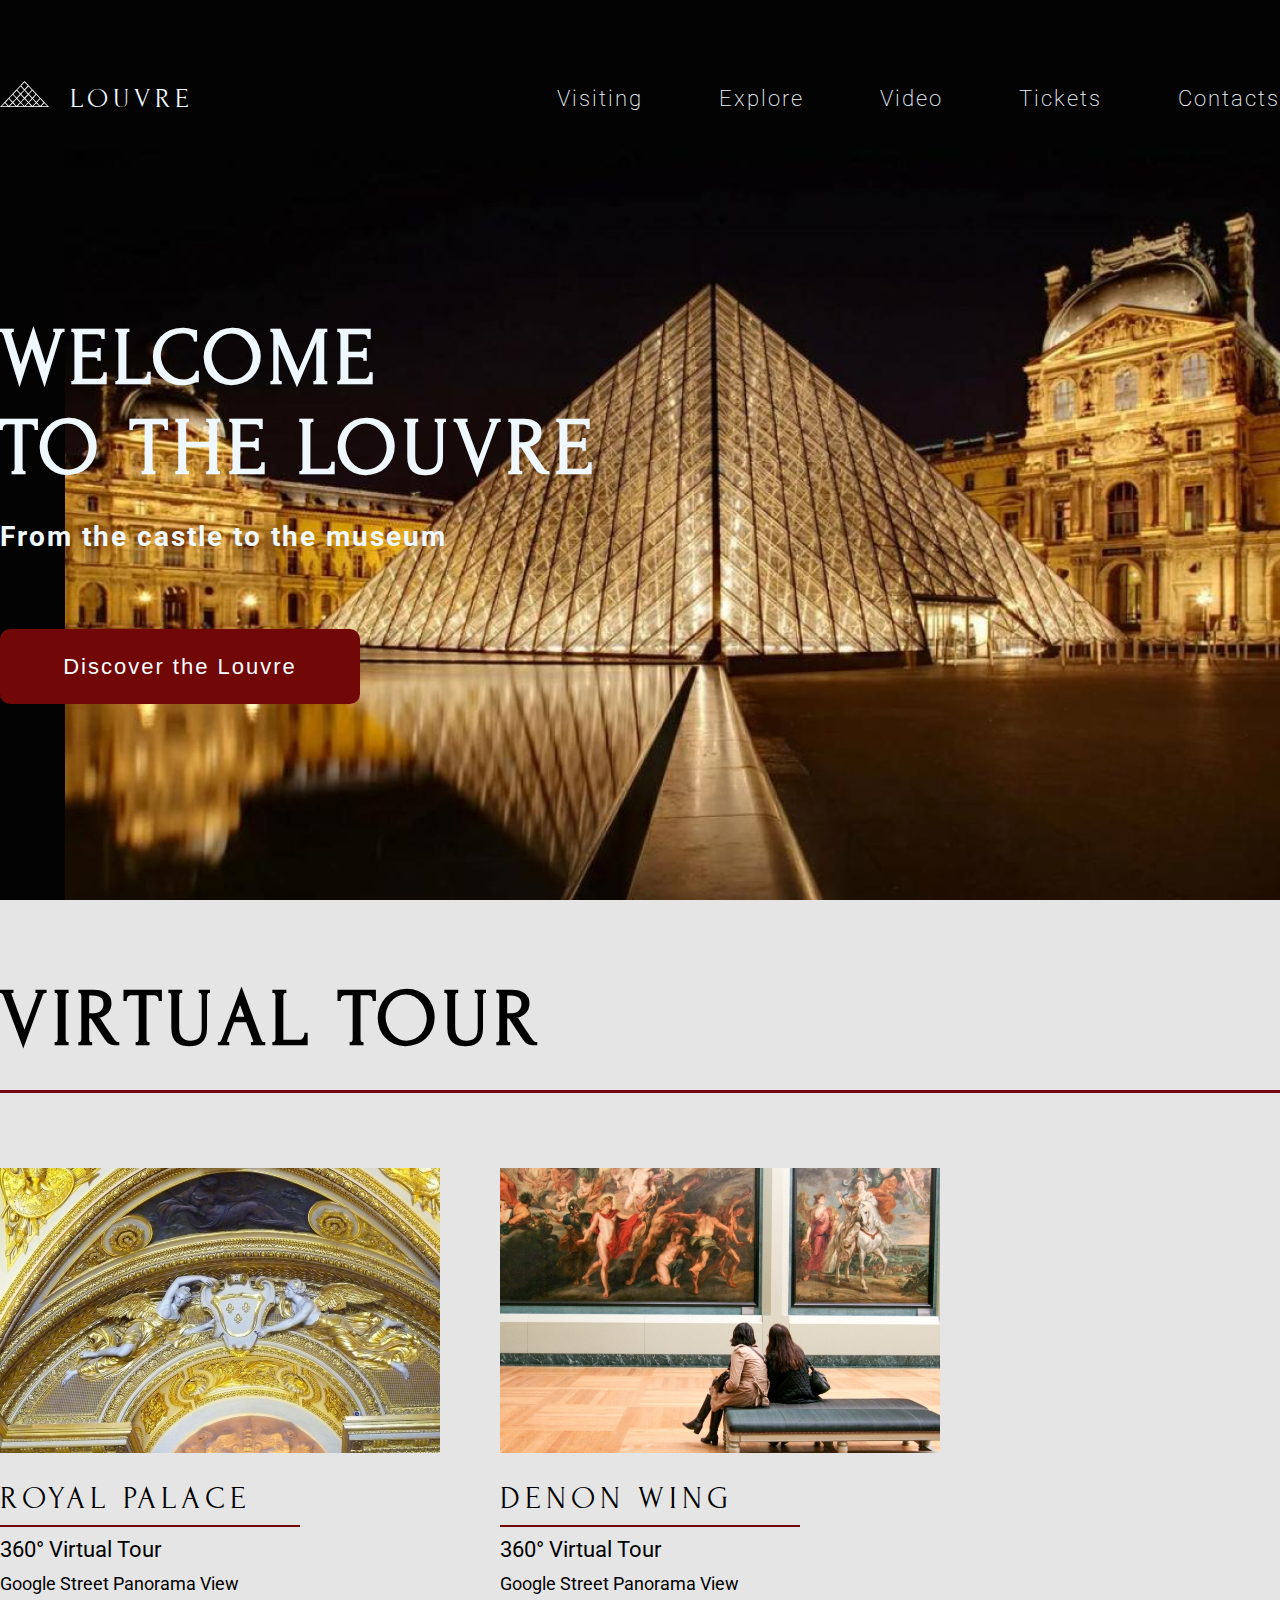
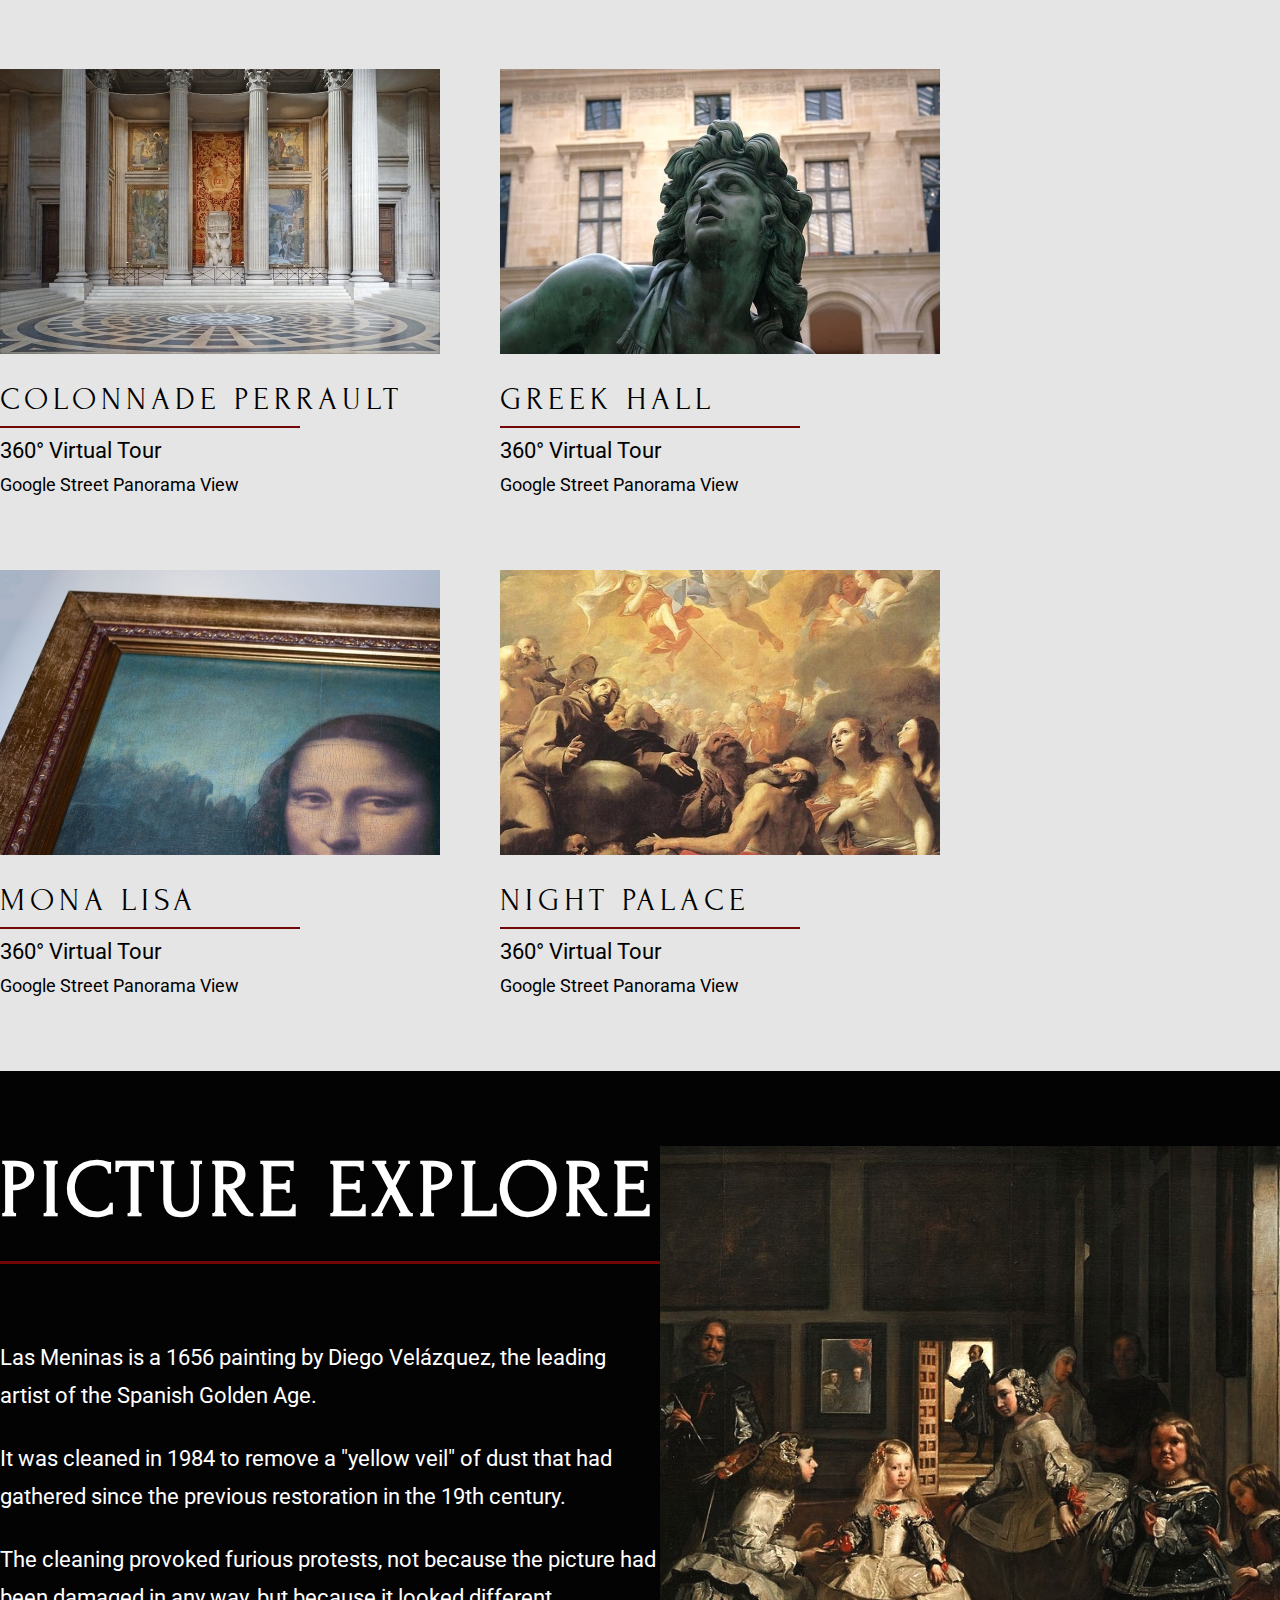
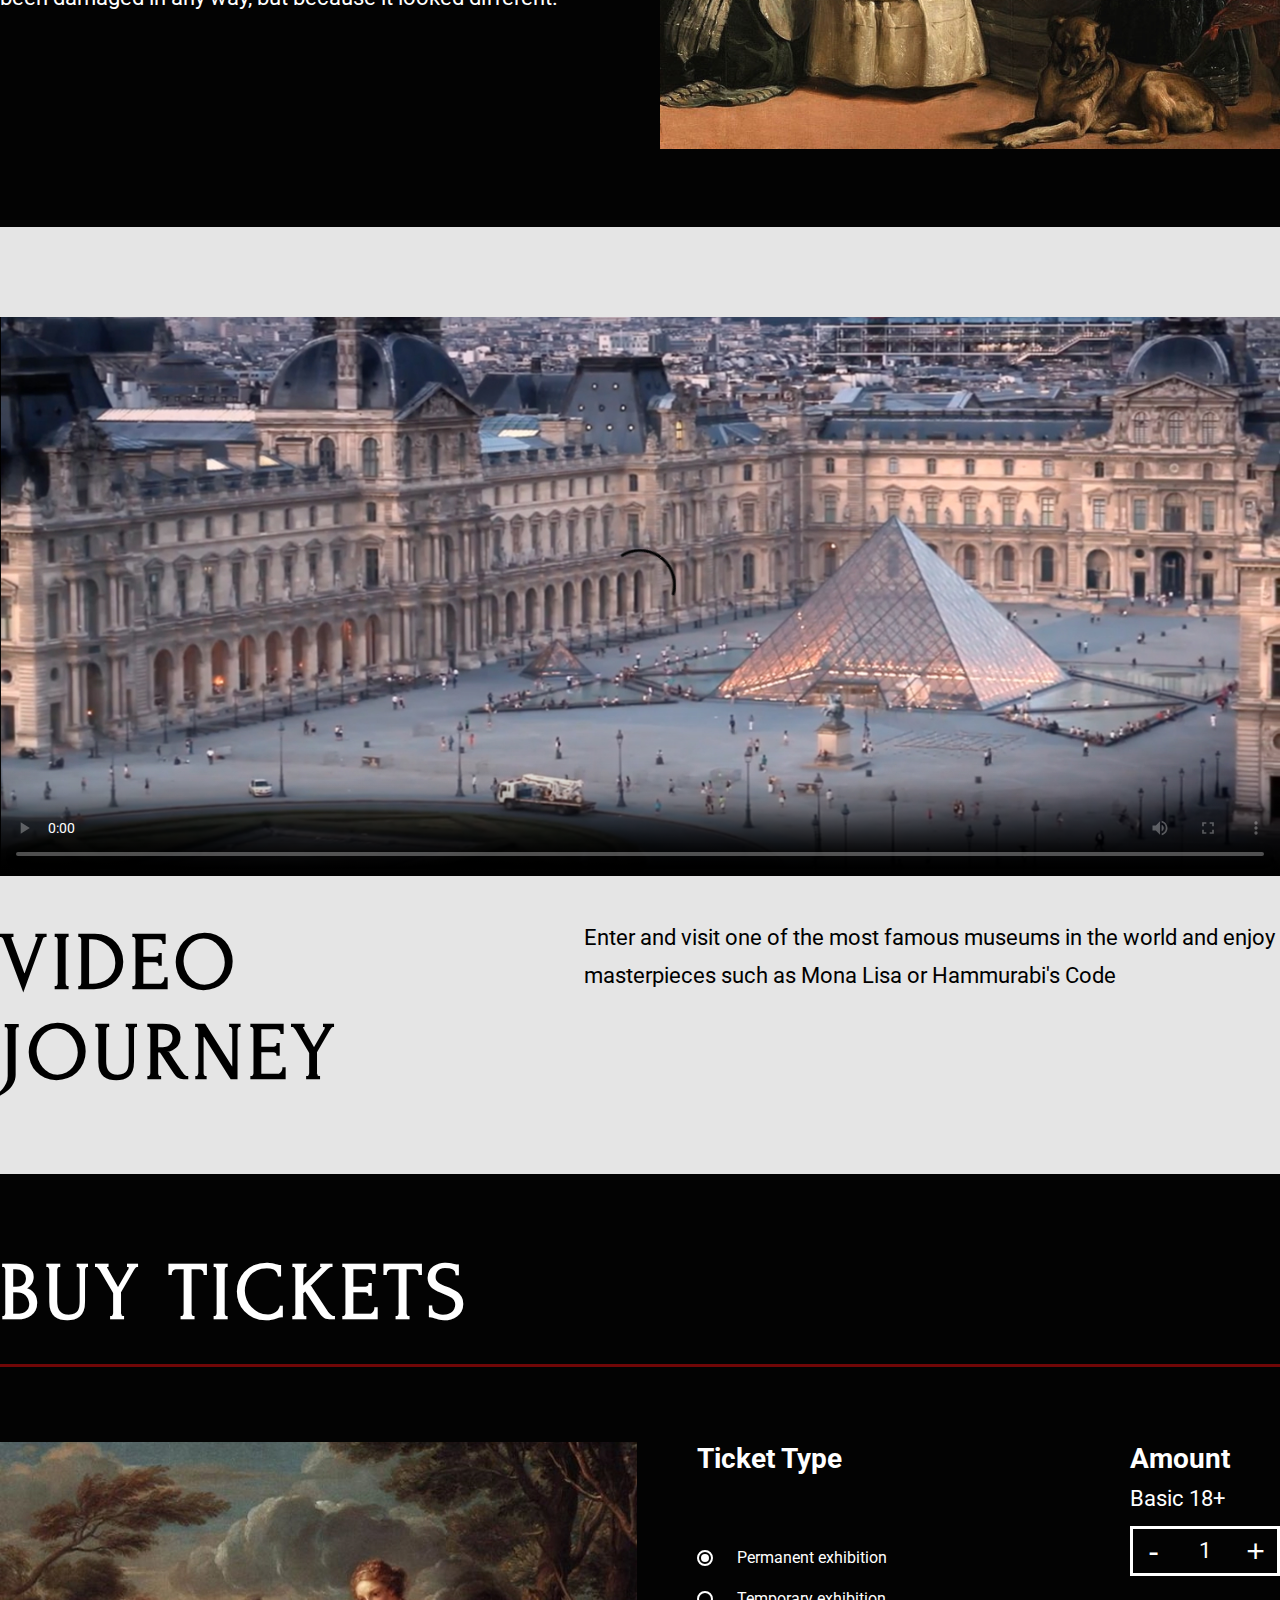
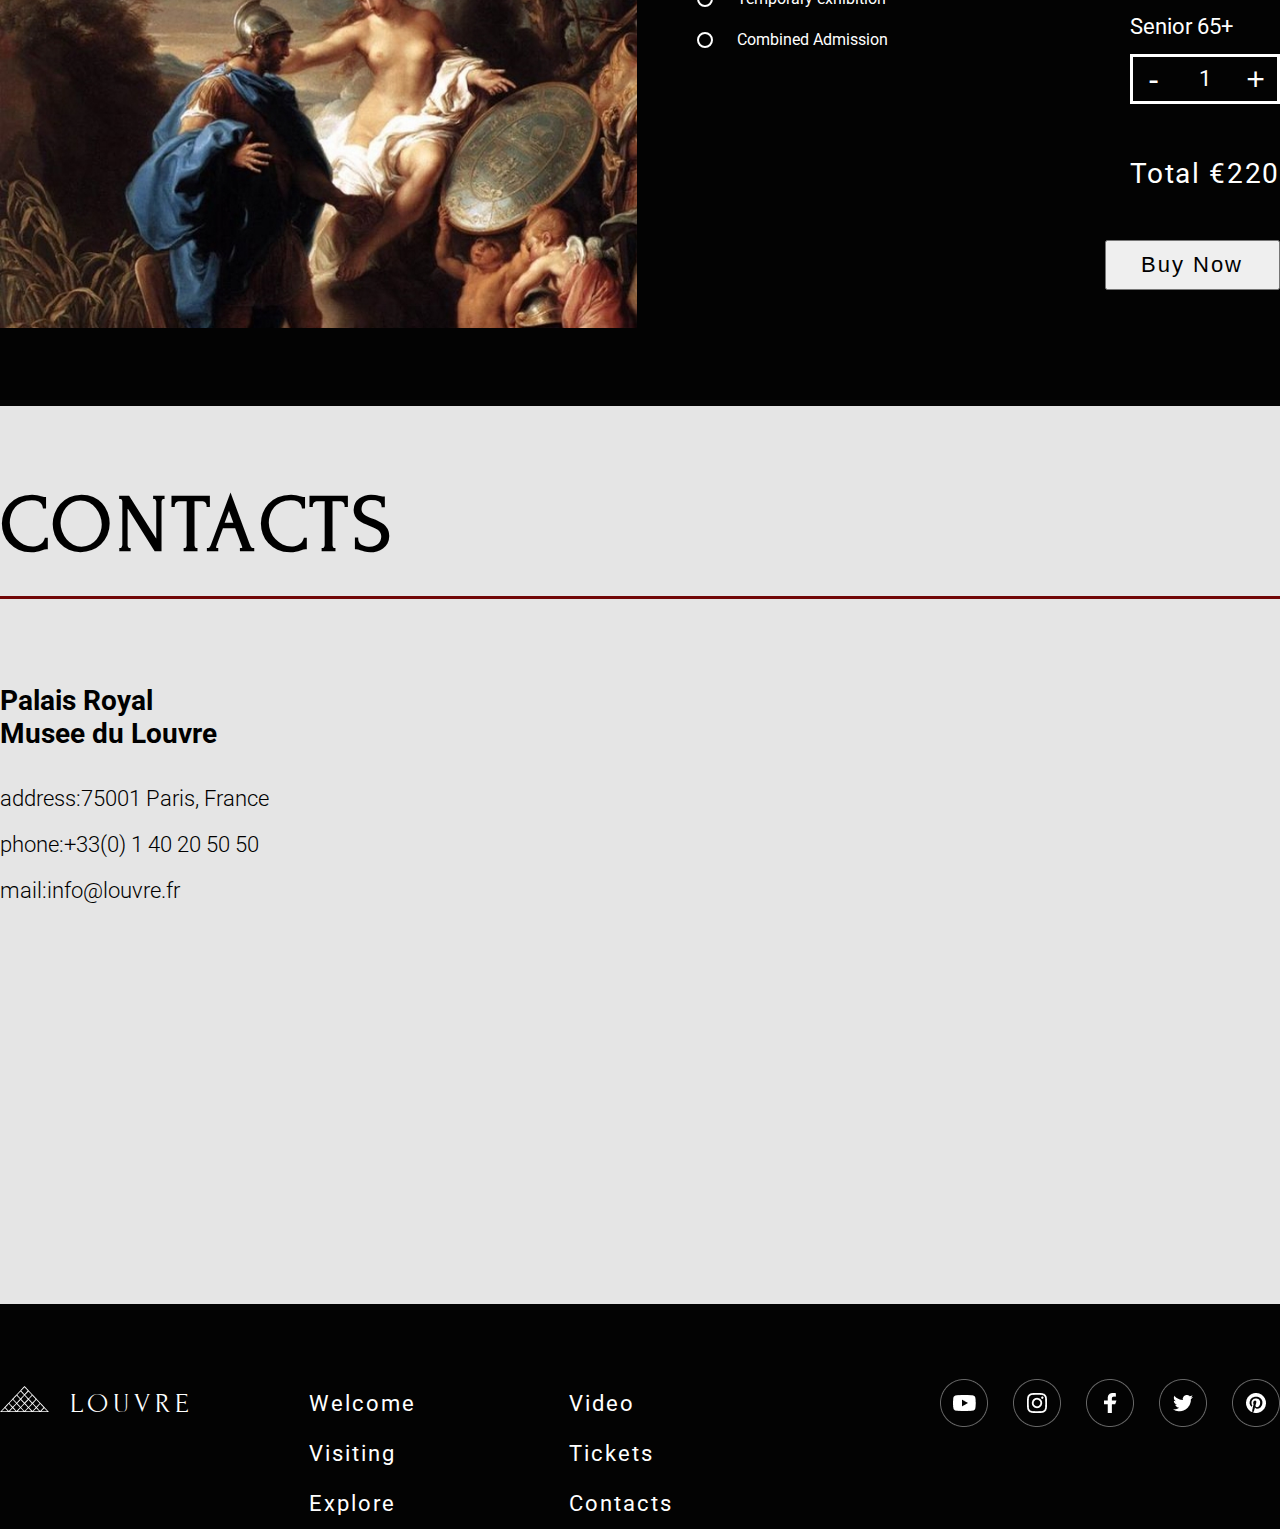
==== index.html @ 41f9d147 "Main blocks" ====
<!DOCTYPE html>
<html lang="en">
  <head>
    <meta charset="UTF-8" />
    <meta name="viewport" content="width=device-width, initial-scale=1.0" />
    <meta http-equiv="X-UA-Compatible" content="ie=edge" />
    <title>Document</title>
    <link rel="stylesheet" href="css/reset.css" />
    <link rel="stylesheet" href="css/slick.css" />
    <link rel="stylesheet" href="css/jquery.fancybox.css" />
    <link rel="preconnect" href="https://fonts.googleapis.com" />
    <link rel="preconnect" href="https://fonts.gstatic.com" crossorigin />
    <link
      href="https://fonts.googleapis.com/css2?family=Forum&family=Roboto&display=swap"
      rel="stylesheet"
    />
    <link rel="stylesheet" href="css/style.css" />
  </head>
  <body>
    <header class="header">
      <div class="container">
        <nav class="header__nav">
          <a href="#" class="header__logo">
            <img
              src="/images/header__logo.png"
              alt="logo"
              class="header__logo-img"
            /><span>Louvre</span>
          </a>
          <ul class="header__list">
            <li class="header__item"><a href="#">Visiting</a></li>
            <li class="header__item"><a href="#">Explore</a></li>
            <li class="header__item"><a href="#">Video</a></li>
            <li class="header__item"><a href="#">Tickets</a></li>
            <li class="header__item"><a href="#">Contacts</a></li>
          </ul>
        </nav>
        <div class="header__main">
          <div class="header__text">
            <h1 class="header__title">
              Welcome <br />
              to the Louvre
            </h1>
            <h3 class="header__subtitle">From the castle to the museum</h3>
            <button class="header__btn">Discover the Louvre</button>
          </div>
          <div class="header__img">
            <img src="/images/main__background.jpg" alt="" />
          </div>
        </div>
      </div>
    </header>
    <section class="tour">
      <div class="container">
        <h2 class="tour__title">Virtual tour</h2>
        <div class="tour__gallery">
          <div class="tour__item">
            <div class="tour__item-img">
              <img src="/images/tour_1.jpg" alt="" />
            </div>
            <div class="tour__item-title">Royal Palace</div>
            <div class="tour__item-subtitle">360° Virtual Tour</div>
            <div class="tour__item-text">Google Street Panorama View</div>
          </div>
          <div class="tour__item">
            <div class="tour__item-img">
              <img src="/images/tour_2.jpg" alt="" />
            </div>
            <div class="tour__item-title">Denon Wing</div>
            <div class="tour__item-subtitle">360° Virtual Tour</div>
            <div class="tour__item-text">Google Street Panorama View</div>
          </div>
          <div class="tour__item">
            <div class="tour__item-img">
              <img src="/images/tour_3.jpg" alt="" />
            </div>
            <div class="tour__item-title">Colonnade Perrault</div>
            <div class="tour__item-subtitle">360° Virtual Tour</div>
            <div class="tour__item-text">Google Street Panorama View</div>
          </div>
          <div class="tour__item">
            <div class="tour__item-img">
              <img src="/images/tour_4.jpg" alt="" />
            </div>
            <div class="tour__item-title">Greek hall</div>
            <div class="tour__item-subtitle">360° Virtual Tour</div>
            <div class="tour__item-text">Google Street Panorama View</div>
          </div>
          <div class="tour__item">
            <div class="tour__item-img">
              <img src="/images/tour_5.jpg" alt="" />
            </div>
            <div class="tour__item-title">Mona Lisa</div>
            <div class="tour__item-subtitle">360° Virtual Tour</div>
            <div class="tour__item-text">Google Street Panorama View</div>
          </div>
          <div class="tour__item">
            <div class="tour__item-img">
              <img src="/images/tour_6.jpg" alt="" />
            </div>
            <div class="tour__item-title">Night Palace</div>
            <div class="tour__item-subtitle">360° Virtual Tour</div>
            <div class="tour__item-text">Google Street Panorama View</div>
          </div>
        </div>
      </div>
    </section>
    <section class="explore">
      <div class="container">
        <div class="explore__inner">
          <div class="explore__text">
            <h2 class="explore__title">Picture explore</h2>
            <div class="explore__subscription">
              <p class="subscription-text">
                Las Meninas is a 1656 painting by Diego Velázquez, the leading
                artist of the Spanish Golden Age.
              </p>
              <p class="subscription-text">
                It was cleaned in 1984 to remove a "yellow veil" of dust that
                had gathered since the previous restoration in the 19th century.
              </p>
              <p class="subscription-text">
                The cleaning provoked furious protests, not because the picture
                had been damaged in any way, but because it looked different.
              </p>
            </div>
          </div>
          <div class="explore__img">
            <img src="/images/explore__img.jpg" alt="" />
          </div>
        </div>
      </div>
    </section>
    <section class="video">
      <div class="container">
        <div class="video__inner">
          <video
            class="video__player"
            controls
            width="1440"
            height="629"
            poster="/images/poster__video.jpg"
            preload="metadata"
          >
            <source src="/video/Landscape - 757.mp4" type="video/mp4" />
          </video>
          <div class="video__description">
            <h2 class="video__title">Video journey</h2>
            <div class="video__text">
              Enter and visit one of the most famous museums in the world and
              enjoy masterpieces such as Mona Lisa or Hammurabi's Code
            </div>
          </div>
        </div>
      </div>
    </section>
    <section class="buy">
      <div class="container">
        <div class="buy__inner">
          <h2 class="buy__title">Buy tickets</h2>
          <div class="buy__ticket">
            <div class="ticket-picture">
              <img class="picture__img" src="/images/ticket.jpg" alt="" />
            </div>
            <div class="ticket-form">
              <div class="ticket-form__type">
                <div class="type-title">Ticket Type</div>

                <div class="type-item">
                  <label class="item-radio">
                    <input name="rd" type="radio" class="radio-box" checked>
                    <span class="radio-style"></span>
                    Permanent exhibition
                  </label>
              
                  <label class="item-radio">
                    <input name="rd" type="radio" class="radio-box">
                    <span class="radio-style"></span>
                    Temporary exhibition
                  </label>
              
                  <label class="item-radio">
                    <input name="rd" type="radio" class="radio-box">
                    <span class="radio-style"></span>
                    Combined Admission
                  </label>
                  
                </div>
              </div>
              <div class="ticket-form__amount">
                <div class="amount__title">Amount</div>
                <div class="amount__subtitle">Basic 18+</div>
                <div class="number">
                  <button class="number-minus" type="button" onclick="this.nextElementSibling.stepDown(); this.nextElementSibling.onchange();">-</button>
                  <input type="number" min="0" value="1" readonly>
                  <button class="number-plus" type="button" onclick="this.previousElementSibling.stepUp(); this.previousElementSibling.onchange();">+</button>
                </div>
                <div class="amount__subtitle">Senior 65+</div>
                <div class="number">
                  <button class="number-minus" type="button" onclick="this.nextElementSibling.stepDown(); this.nextElementSibling.onchange();">-</button>
                  <input type="number" min="0" value="1" readonly>
                  <button class="number-plus" type="button" onclick="this.previousElementSibling.stepUp(); this.previousElementSibling.onchange();">+</button>
                </div>
                <div class="amount__total">Total €220</div>
                <button class="amount__btn">Buy Now</button>
              </div>
            </div>
          </div>
        </div>
      </div>
    </section>
    <section class="contacts">
      <div class="container">
        <h2 class="contacts__title">Contacts</h2>
        <div class="contacts__main">
          <div class="contacts__text">
            <h3 class="text-title">Palais Royal <br> Musee du Louvre</h3>
            <div class="text-item"><address>address:75001 Paris, France</address></div>
            <div class="text-item"><a href="tel:+330140205050">phone:+33(0) 1 40 20 50 50</a></div>
            <div class="text-item"><a href="mailto:info@louvre.fr">mail:info@louvre.fr</a></p></div>
          </div>
          <div class="contacts__map">
            <iframe src="https://www.google.com/maps/embed?pb=!1m16!1m12!1m3!1d2624.8633656824713!2d2.3345624659492055!3d48.86081580848953!2m3!1f0!2f0!3f0!3m2!1i1024!2i768!4f13.1!2m1!1z0LvRg9Cy0YA!5e0!3m2!1sru!2sua!4v1632927615986!5m2!1sru!2sua" width="100%" height="100%" style="border:0;" allowfullscreen="" loading="lazy"></iframe>
          </div>
        </div>
      </div>
    </section>
    <footer class="footer">
      <div class="container">
        <div class="footer__inner">
          <div class="footer__logo">
            <a href="#" class="header__logo">
              <img
                src="/images/header__logo.png"
                alt="logo"
                class="header__logo-img"
              /><span>Louvre</span>
            </a>
          </div>
          <nav class="footer__nav">
            <ul class="footer__list">
              <li class="footer__item"><a href="#">Welcome</a></li>
              <li class="footer__item"><a href="#">Visiting</a></li>
              <li class="footer__item"><a href="#">Explore</a></li>
              <li class="footer__item"><a href="#">Video</a></li>
              <li class="footer__item"><a href="#">Tickets</a></li>
              <li class="footer__item"><a href="#">Contacts</a></li>
            </ul>
          </nav>
          <div class="footer__social">
            <ul class="footer__social-list">
              <li class="social-list__item">
                <a href="#"><img src="/images/Youtube.png" alt=""></a>
              </li>
              <li class="social-list__item">
                <a href="#"><img src="/images/Instagram.png" alt=""></a>
              </li>
              <li class="social-list__item">
                <a href="#"><img src="/images/Facebook.png" alt=""></a>
              </li>
              <li class="social-list__item">
                <a href="#"><img src="/images/Twitter.png" alt=""></a>
              </li>
              <li class="social-list__item">
                <a href="#"><img src="/images/Pinterest.png" alt=""></a>
              </li>
            </ul>
          </div>
        </div>
      </div>
    </footer>

    <script src="https://ajax.googleapis.com/ajax/libs/jquery/3.4.1/jquery.min.js"></script>
    <script src="js/slick.min.js"></script>
    <script src="js/jquery.fancybox.min.js"></script>
    <script src="js/main.js"></script>
  </body>
</html>
---- css/style.css ----
*,
*::after,
*::before {
  box-sizing: border-box;
}
a {
  text-decoration: none;
  color: inherit;
}
body {
  /* font-family: 'Forum', cursive; */
  font-family: "Roboto", sans-serif;
}
h1,
h2,
h3 {
  transition: 0.5s;
}
h1:hover,
h2:hover,
h3:hover {
  color: #9d8665;
  cursor: default;
}
li{
  text-decoration: none;
  list-style-type: none;
}
.header {
  background-color: #030303;
  width: 100vw;
  height: 100vh;
  color: aliceblue;
}
.container {
  max-width: 1440px;
  margin: 0 auto;
}
.header__nav {
  display: flex;
  justify-content: space-between;
  padding: 74px 0 76px 0;
  margin-bottom: 114px;
}
.header__logo {
  font-family: "Forum", cursive;
  text-transform: uppercase;
  font-size: 28px;
  line-height: 50px;
  letter-spacing: 5px;
  z-index: 1;
}
.header__logo-img {
  padding-right: 21px;
}
.header__list {
  display: flex;
  justify-content: space-between;
}
.header__item {
  font-weight: 200;
  font-size: 22px;
  line-height: 50px;
  letter-spacing: 2px;
  padding-left: 76px;
  z-index: 1;
  transition: 1s;
}
.header__item:hover {
  color: #9d8665;
}
.header__main {
  display: flex;
}
.header__text {
  z-index: 1;
}
.header__img {
  position: absolute;
  bottom: 0;
  right: 0;
  max-width: 1215px;
  max-height: 750px;
}
.header__img img {
  width: 100%;
}
.header__title {
  font-family: Forum;
  font-size: 80px;
  line-height: 90px;
  letter-spacing: 5px;
  text-transform: uppercase;
}
.header__subtitle {
  margin-top: 26px;
  font-size: 28px;
  line-height: 33px;
  letter-spacing: 2px;
}
.header__btn {
  margin-top: 76px;
  width: 360px;
  height: 75px;
  background-color: #710707;
  border: none;
  font-size: 22px;
  line-height: 26px;
  letter-spacing: 2px;
  color: #fff;
  border-radius: 10px;
  margin-bottom: 246px;
  transform: 1s;
}
.header__btn:hover {
  color: #9d8665;
}
.header__btn:active {
  width: 355px;
  height: 70px;
  color: #fff;
}

.tour {
  background-color: #e5e5e5;
}
.tour__title {
  font-family: Forum;
  font-size: 80px;
  line-height: 90px;
  letter-spacing: 5px;
  text-transform: uppercase;
  padding-top: 75px;
  padding-bottom: 25px;
  border-bottom: 3px solid #710707;
  margin-bottom: 75px;
}
.tour__gallery {
  display: flex;
  flex-wrap: wrap;
  margin: 0 -30px 0 -30px;
}
.tour__item {
  padding: 0 30px 75px 30px;
  min-width: 440px;
}
.tour__item-img {
  margin-bottom: 25px;
}
.tour__item-title {
  font-family: Forum;
  font-size: 32px;
  line-height: 35px;
  letter-spacing: 5px;
  text-transform: uppercase;
  padding-bottom: 9px;
  transition: 0.5s;
}
.tour__item-title:hover {
  color: #9d8665;
}
.tour__item-subtitle {
  font-size: 22px;
  line-height: 26px;
  padding: 10px 0 10px 0px;
  border-top: 2px solid #710707;
  width: 300px;
}
.tour__item-text {
  font-size: 18px;
  line-height: 21px;
}
.explore {
  background-color: #030303;
}
.explore__inner {
  padding-top: 75px;
  display: flex;
  justify-content: space-between;
}
.explore__text {
  color: #fff;
  max-width: 660px;
}
.explore__title {
  font-family: Forum;
  font-size: 80px;
  line-height: 90px;
  letter-spacing: 5px;
  text-transform: uppercase;
  padding-bottom: 25px;
  border-bottom: 3px solid #710707;
  margin-bottom: 75px;
}
.explore__subscription {
  font-style: normal;
  font-size: 22px;
  line-height: 38px;
}
.subscription-text {
  margin-bottom: 25px;
}
.explore__img {
  margin-bottom: 75px;
}
.explore__img img {
  width: 100%;
}
.video {
  background-color: #e5e5e5;
}
.video__inner {
  padding-top: 90px;
}
.video__inner video {
  width: 100%;
  height: 100%;
}
.video__player {
  max-width: 1440px;
  max-height: 629px;
}
.video__description {
  display: flex;
  justify-content: space-between;
  padding-bottom: 75px;
  margin-top: 40px;
}
.video__title {
  font-family: Forum;
  font-size: 80px;
  line-height: 90px;
  letter-spacing: 5px;
  text-transform: uppercase;
}
.video__text {
  font-family: Roboto;
  font-size: 22px;
  line-height: 38px;
  width: 720px;
}
.buy {
  background-color: #030303;
  color: #fff;
}
.buy__title {
  padding-top: 75px;
  padding-bottom: 25px;
  border-bottom: 3px solid #710707;
  font-family: Forum;
  font-size: 80px;
  line-height: 90px;
  letter-spacing: 5px;
  text-transform: uppercase;
  margin-bottom: 75px;
}
.buy__ticket {
  display: flex;
  justify-content: space-between;
  padding-bottom: 75px;
}
.ticket-picture {
  max-width: 720px;
  max-height: 550px;
}
.picture__img {
  width: 100%;
}
.ticket-form {
  display: flex;
  justify-content: space-between;
  width: 660px;
  margin-left: 60px;
}
.ticket-form__type {
}
.item-radio {
  margin-top: 25px;
  margin-bottom: 25px;
  display: block;
  cursor: pointer;
}
.type-title {
  font-weight: bold;
  font-size: 28px;
  line-height: 33px;
  padding-bottom: 50px;
}
.type-item {
  padding-left: 40px;
}
.radio-box {
  position: absolute;
  width: 1px;
  height: 1px;
  overflow: hidden;
  clip: rect(0 0 0 0);
  padding-left: 20px;
}
.radio-style {
  position: absolute;
  width: 16px;
  height: 16px;
  border: 2px solid #fff;
  border-radius: 50%;
  margin-left: -40px;
}
.radio-box:checked + .radio-style::before {
  content: "";
  width: 8px;
  height: 8px;
  background-color: #fff;
  border-radius: 50%;
  position: absolute;
  top: 50%;
  left: 50%;
  transform: translate(-50%, -50%);
}
.radio-box:disabled + .radio-style {
  border-color: #ccc;
}
.radio-box:checked:disabled + .radio-style::before {
  background-color: #ccc;
}
.radio-box:focus + .radio-style {
  box-shadow: 0 0 0 2px #000;
}
.type-radio:checked + .radio-style::before {
  content: "";
  width: 7px;
  height: 7px;
  position: absolute;
  border-radius: 50%;
  background-color: #fff;
  top: 50%;
  left: 50%;
  transform: translate(-50%, -50%);
}

.ticket-form__amount {
}
.amount__title {
  font-weight: bold;
  font-size: 28px;
  line-height: 33px;
  padding-bottom: 11px;
}
.amount__subtitle {
  font-size: 22px;
  line-height: 26px;
  padding-bottom: 14px;
}
.input-text {
  margin-bottom: 35px;
  background-color: #030303;
  width: 150px;
  height: 50px;
  border: 3px solid #fff;
  color: #fff;
  text-align: center;
  font-size: 22px;
  line-height: 26px;
}

.number {
  display: inline-block;
  position: relative;
  width: 150px;
  height: 53px;
  /* border: 3px solid #fff; */
  margin-bottom: 35px;
}
.number input[type="number"] {
  display: block;
  height: 50px;
  line-height: 26px;
  font-family: Roboto;
  font-size: 22px;
  width: 100%;
  padding: 0;
  margin: 0;
  border: none;
  box-sizing: border-box;
  text-align: center;
  -moz-appearance: textfield;
  -webkit-appearance: textfield;
  appearance: textfield;
  background-color: #030303;
  color: #fff;
  border: 3px solid #fff;
}
.number input[type="number"]::-webkit-outer-spin-button,
.number input[type="number"]::-webkit-inner-spin-button {
  display: none;
}
.number-minus {
  position: absolute;
  top: 4px;
  left: 14px;
  bottom: 6px;
  width: 20px;
  padding: 0;
  display: block;
  text-align: center;
  border: none;
  font-size: 32px;
  line-height: 37px;
  background-color: #030303;
  color: #fff;
}
.number-plus {
  position: absolute;
  top: 4px;
  right: 14px;
  bottom: 6px;
  width: 20px;
  padding: 0;
  display: block;
  text-align: center;
  border: none;
  font-size: 32px;
  line-height: 37px;
  background-color: #030303;
  color: #fff;
}
.amount__total {
  margin-top: 15px;
  font-size: 28px;
  line-height: 33px;
  letter-spacing: 1.65px;
  padding-bottom: 50px;
}
.amount__btn {
  font-size: 22px;
  line-height: 26px;
  letter-spacing: 2px;
  width: 175px;
  height: 50px;
  margin-left: -25px;
  transform: 1s;
}
.amount__btn:hover {
  background-color: #9d8665;
}
.contacts {
  background-color: #e5e5e5;
  padding-top: 75px;
}
.contacts__title {
  font-family: Forum;
  font-size: 80px;
  line-height: 90px;
  letter-spacing: 5px;
  text-transform: uppercase;
  padding-bottom: 25px;
  border-bottom: 3px solid #710707;
  margin-bottom: 85px;
}
.contacts__main {
  display: flex;
  justify-content: space-between;
}
.contacts__text {
}
.text-title {
  font-size: 28px;
  line-height: 33px;
  padding-bottom: 36px;
}
.text-item {
  font-size: 22px;
  line-height: 26px;
  font-weight: 300;
  padding-bottom: 20px;
}
.text-item address {
  font-style: normal;
}
.contacts__map {
  width: 960px;
  height: 620px;
  padding-bottom: 75px;
}
.footer {
  background-color: #030303;
  color: #fff;
}
.footer__inner {
  display: flex;
  justify-content: space-between;
  padding-top: 75px;
}
.footer__nav {
  font-family: Roboto;
  font-size: 22px;
  line-height: 50px;
  letter-spacing: 2px;
}
.footer__list {
  display: flex;
  flex-direction: column;
  flex-wrap: wrap;
  max-height: 150px;
}
.footer__item {
  padding-right: 153px;
}

.footer__social-list {
  display: flex;
  flex-direction: row;
  align-self: flex-end;
}
.social-list__item {
  padding-right: 25px;
}
.social-list__item:last-child{
  padding-right: 0;
}
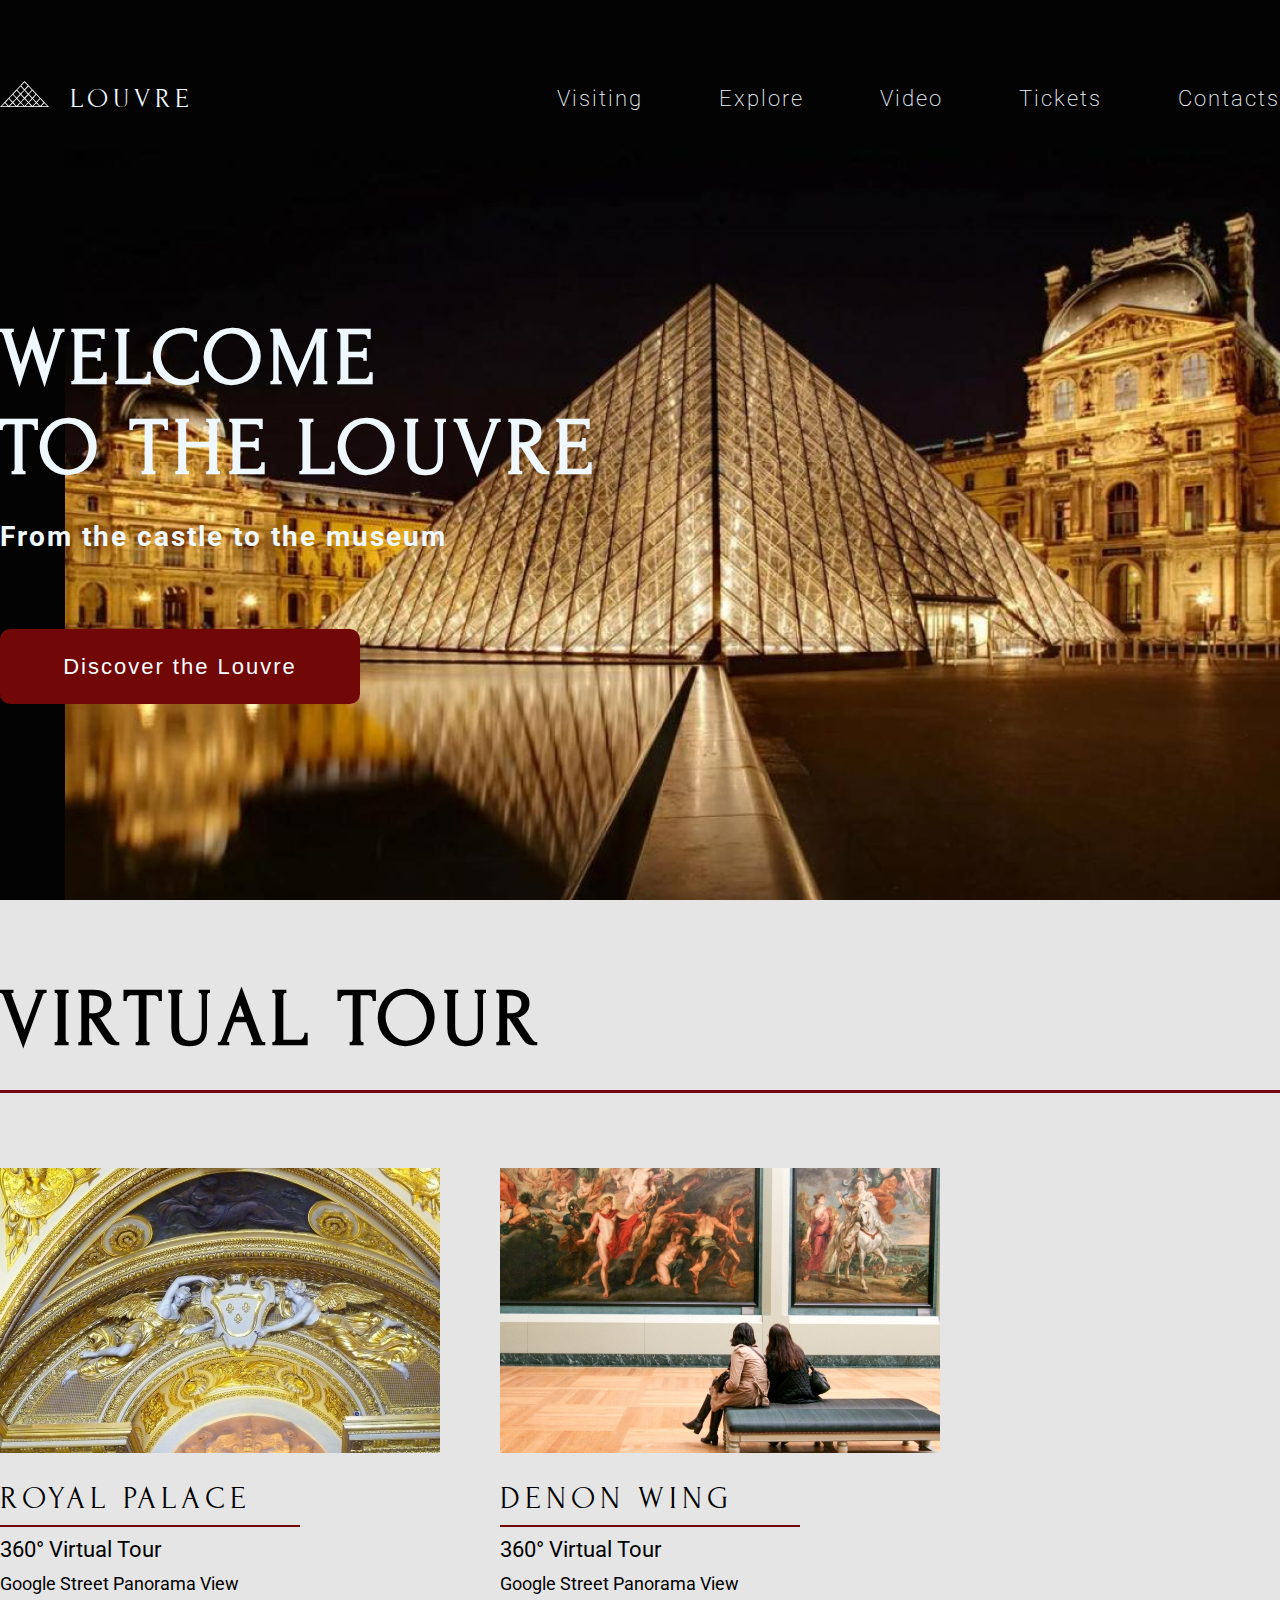
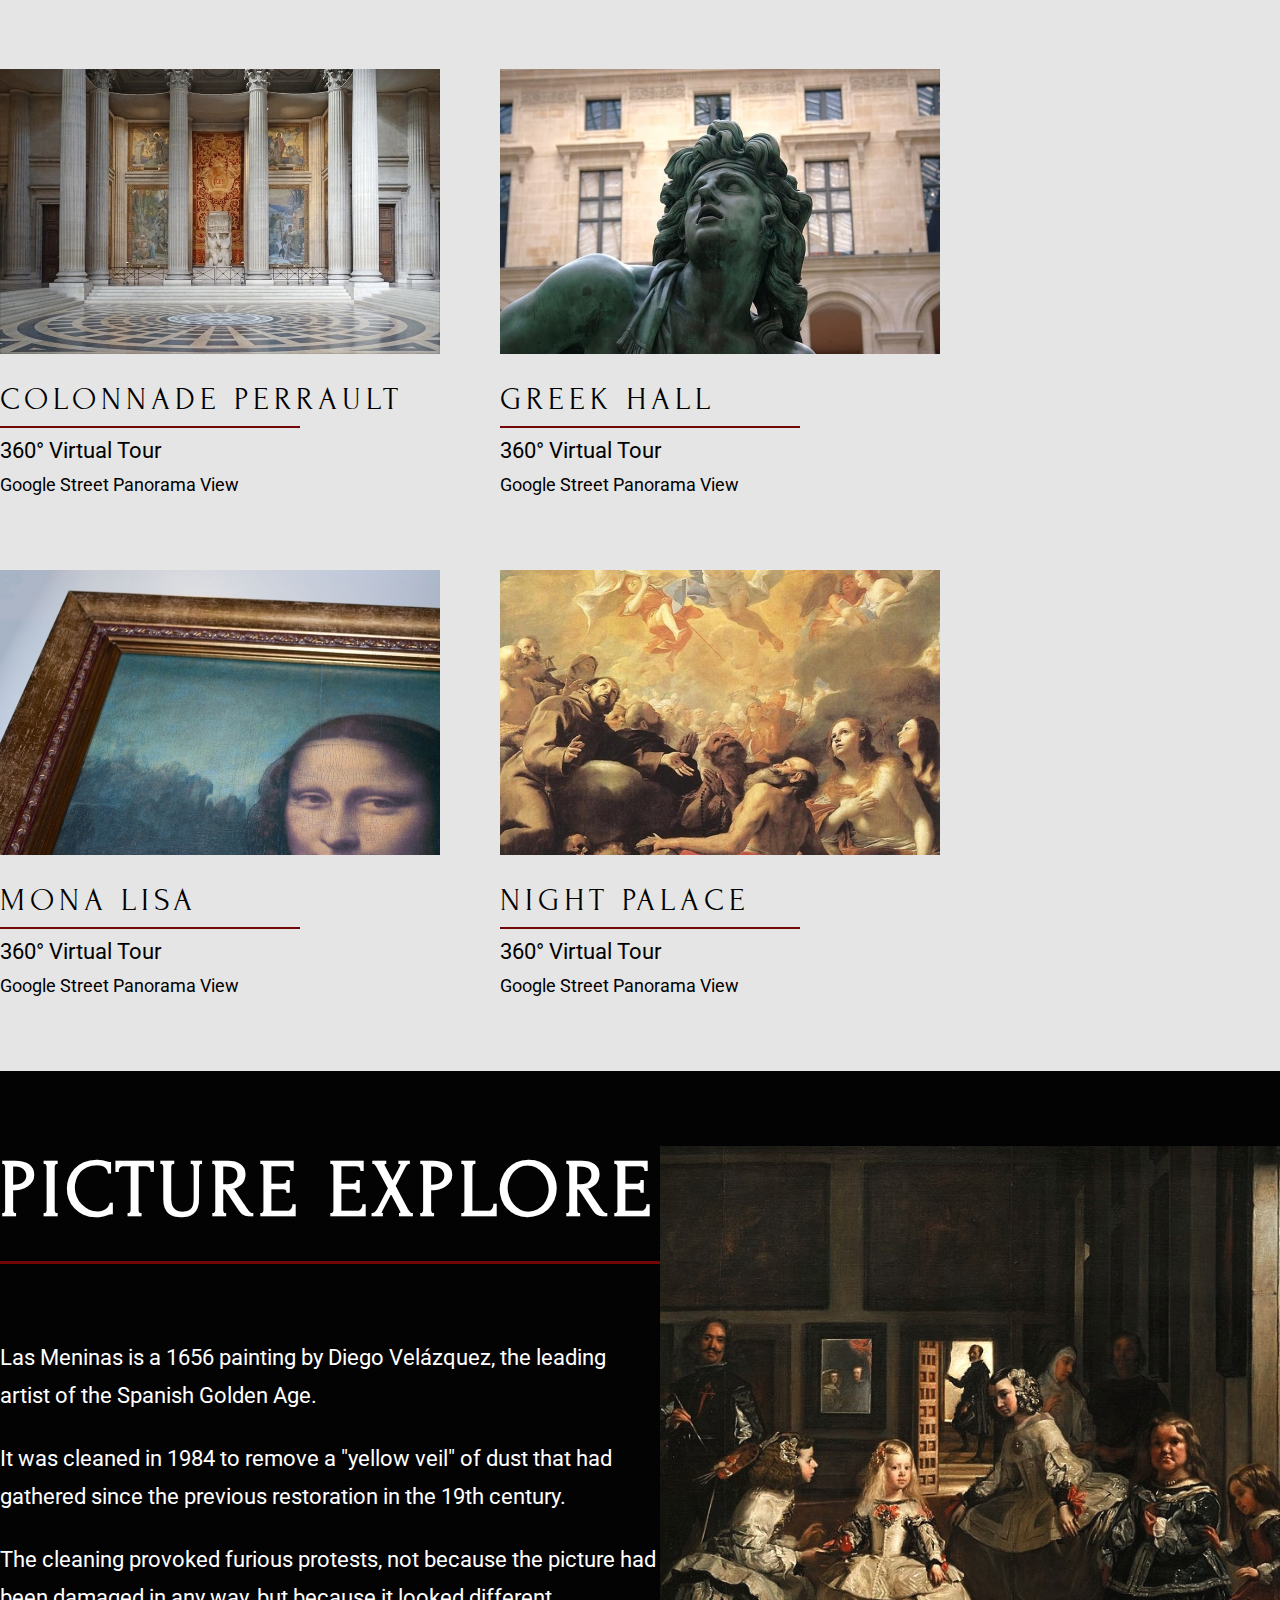
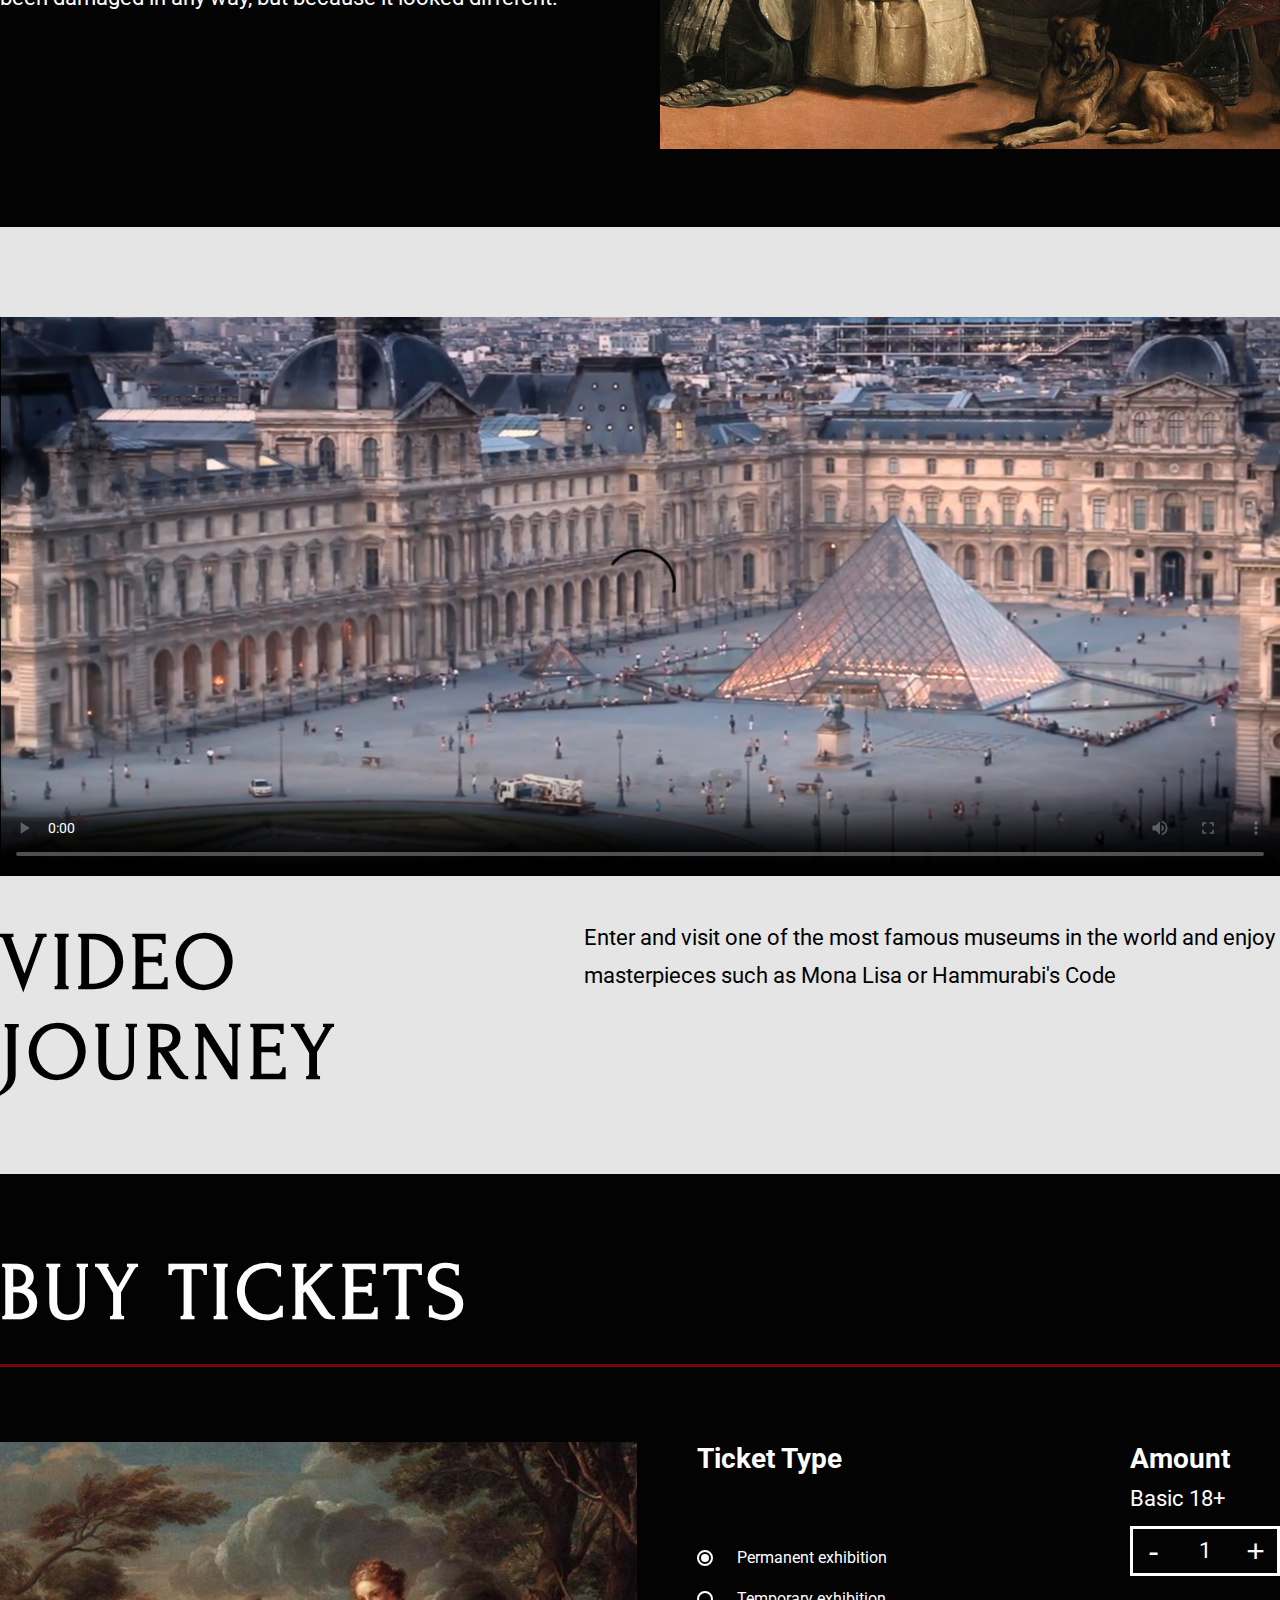
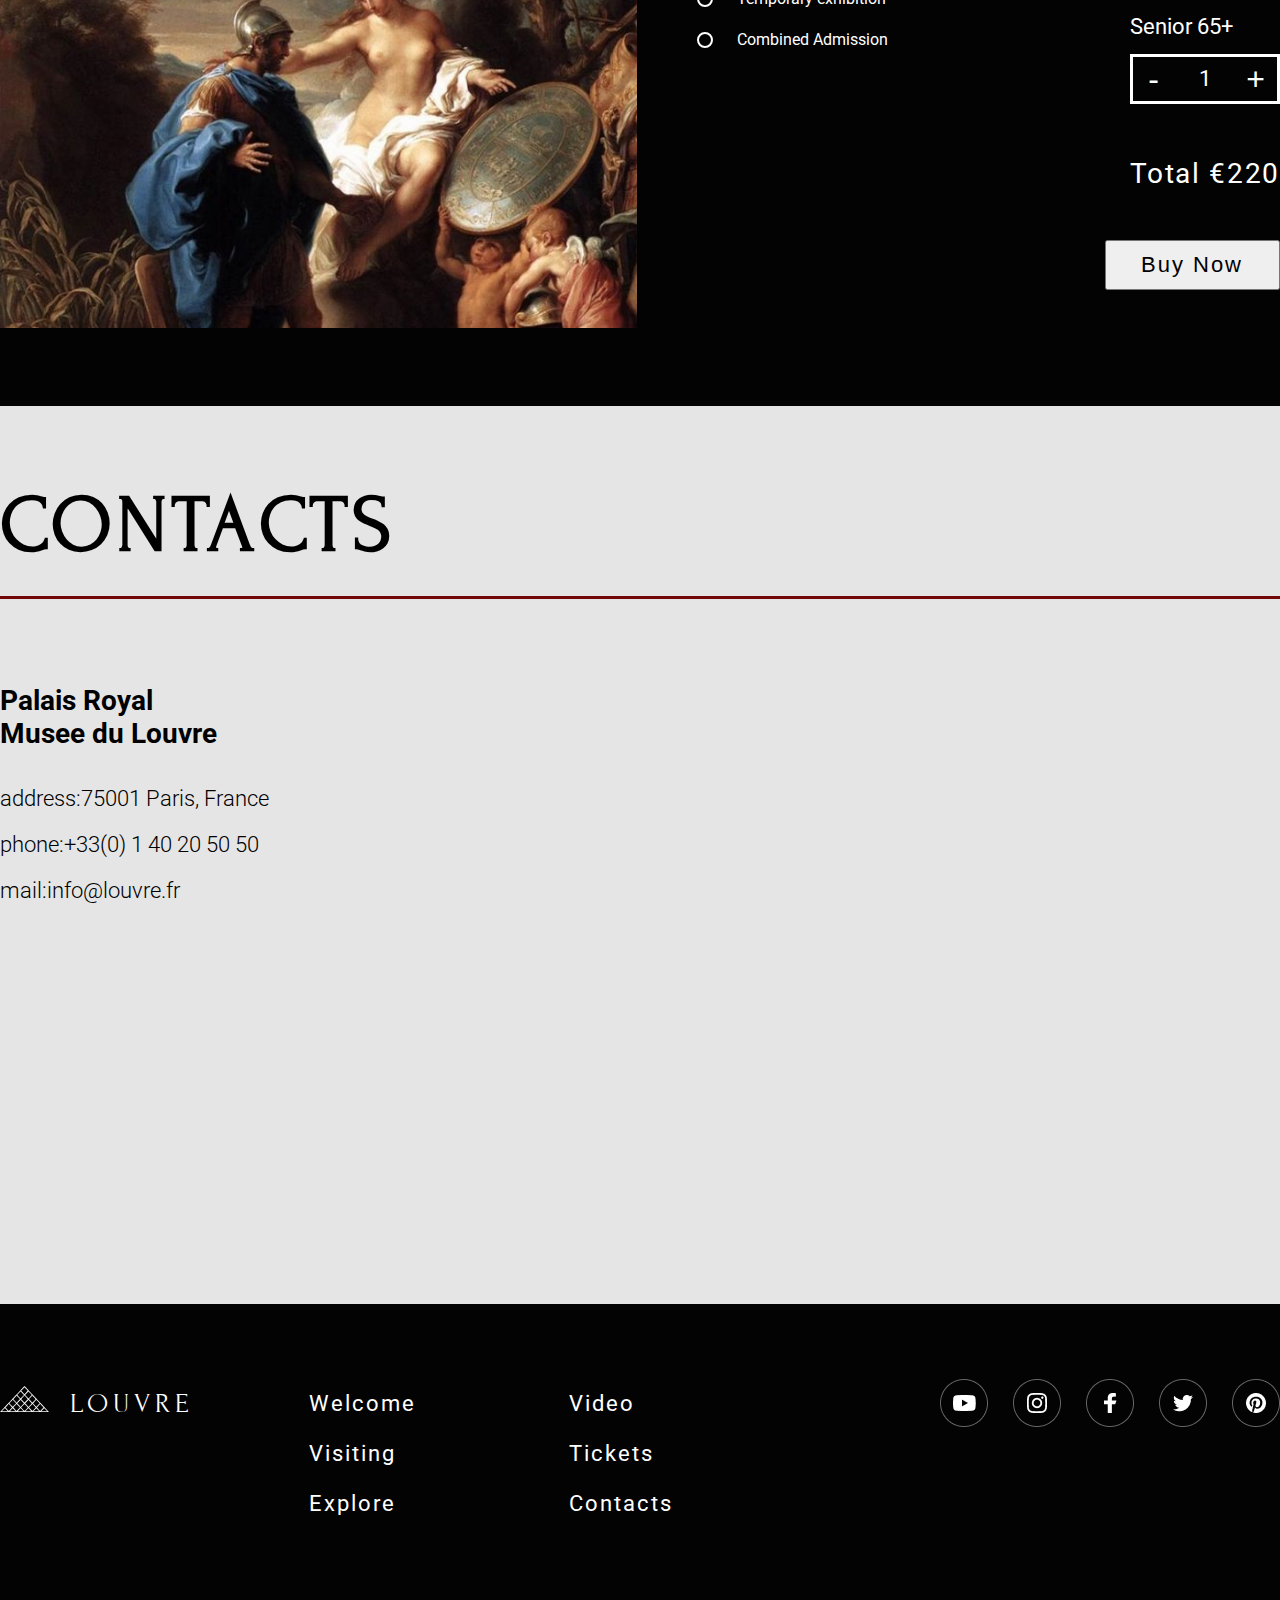
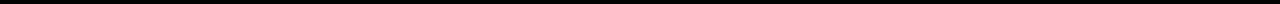
==== commit 62bcbea3: "Fix scroll" ====
--- a/index.html
+++ b/index.html
@@ -6,18 +6,14 @@
     <meta http-equiv="X-UA-Compatible" content="ie=edge" />
     <title>Document</title>
     <link rel="stylesheet" href="css/reset.css" />
-    <link rel="stylesheet" href="css/slick.css" />
-    <link rel="stylesheet" href="css/jquery.fancybox.css" />
     <link rel="preconnect" href="https://fonts.googleapis.com" />
     <link rel="preconnect" href="https://fonts.gstatic.com" crossorigin />
-    <link
-      href="https://fonts.googleapis.com/css2?family=Forum&family=Roboto&display=swap"
-      rel="stylesheet"
-    />
+    <link href="https://fonts.googleapis.com/css2?family=Forum&family=Roboto&display=swap" rel="stylesheet"/>
     <link rel="stylesheet" href="css/style.css" />
+
   </head>
   <body>
-    <header class="header">
+    <header class="header" id="welcome">
       <div class="container">
         <nav class="header__nav">
           <a href="#" class="header__logo">
@@ -28,11 +24,11 @@
             /><span>Louvre</span>
           </a>
           <ul class="header__list">
-            <li class="header__item"><a href="#">Visiting</a></li>
-            <li class="header__item"><a href="#">Explore</a></li>
-            <li class="header__item"><a href="#">Video</a></li>
-            <li class="header__item"><a href="#">Tickets</a></li>
-            <li class="header__item"><a href="#">Contacts</a></li>
+            <li class="header__item"><a href="index.html#tour">Visiting</a></li>
+            <li class="header__item"><a href="index.html#explore">Explore</a></li>
+            <li class="header__item"><a href="index.html#video">Video</a></li>
+            <li class="header__item"><a href="index.html#buy">Tickets</a></li>
+            <li class="header__item"><a href="index.html#contacts">Contacts</a></li>
           </ul>
         </nav>
         <div class="header__main">
@@ -50,7 +46,7 @@
         </div>
       </div>
     </header>
-    <section class="tour">
+    <section class="tour" id="tour">
       <div class="container">
         <h2 class="tour__title">Virtual tour</h2>
         <div class="tour__gallery">
@@ -105,7 +101,7 @@
         </div>
       </div>
     </section>
-    <section class="explore">
+    <section class="explore" id="explore">
       <div class="container">
         <div class="explore__inner">
           <div class="explore__text">
@@ -131,7 +127,7 @@
         </div>
       </div>
     </section>
-    <section class="video">
+    <section class="video" id="video">
       <div class="container">
         <div class="video__inner">
           <video
@@ -154,7 +150,7 @@
         </div>
       </div>
     </section>
-    <section class="buy">
+    <section class="buy" id="buy">
       <div class="container">
         <div class="buy__inner">
           <h2 class="buy__title">Buy tickets</h2>
@@ -209,7 +205,7 @@
         </div>
       </div>
     </section>
-    <section class="contacts">
+    <section class="contacts" id="contacts">
       <div class="container">
         <h2 class="contacts__title">Contacts</h2>
         <div class="contacts__main">
@@ -239,12 +235,12 @@
           </div>
           <nav class="footer__nav">
             <ul class="footer__list">
-              <li class="footer__item"><a href="#">Welcome</a></li>
-              <li class="footer__item"><a href="#">Visiting</a></li>
-              <li class="footer__item"><a href="#">Explore</a></li>
-              <li class="footer__item"><a href="#">Video</a></li>
-              <li class="footer__item"><a href="#">Tickets</a></li>
-              <li class="footer__item"><a href="#">Contacts</a></li>
+              <li class="footer__item"><a href="index.html#welcome">Welcome</a></li>
+              <li class="footer__item"><a href="index.html#tour">Visiting</a></li>
+              <li class="footer__item"><a href="index.html#explore">Explore</a></li>
+              <li class="footer__item"><a href="index.html#video">Video</a></li>
+              <li class="footer__item"><a href="index.html#buy">Tickets</a></li>
+              <li class="footer__item"><a href="index.html#contacts">Contacts</a></li>
             </ul>
           </nav>
           <div class="footer__social">
@@ -269,10 +265,5 @@
         </div>
       </div>
     </footer>
-
-    <script src="https://ajax.googleapis.com/ajax/libs/jquery/3.4.1/jquery.min.js"></script>
-    <script src="js/slick.min.js"></script>
-    <script src="js/jquery.fancybox.min.js"></script>
-    <script src="js/main.js"></script>
   </body>
 </html>
--- a/css/style.css
+++ b/css/style.css
@@ -2,6 +2,9 @@
 *::after,
 *::before {
   box-sizing: border-box;
+}
+html{
+  scroll-behavior: smooth;
 }
 a {
   text-decoration: none;
@@ -272,8 +275,6 @@
   width: 660px;
   margin-left: 60px;
 }
-.ticket-form__type {
-}
 .item-radio {
   margin-top: 25px;
   margin-bottom: 25px;
@@ -335,9 +336,6 @@
   top: 50%;
   left: 50%;
   transform: translate(-50%, -50%);
-}
-
-.ticket-form__amount {
 }
 .amount__title {
   font-weight: bold;
@@ -460,8 +458,6 @@
   display: flex;
   justify-content: space-between;
 }
-.contacts__text {
-}
 .text-title {
   font-size: 28px;
   line-height: 33px;
@@ -489,6 +485,7 @@
   display: flex;
   justify-content: space-between;
   padding-top: 75px;
+  padding-bottom: 75px;
 }
 .footer__nav {
   font-family: Roboto;
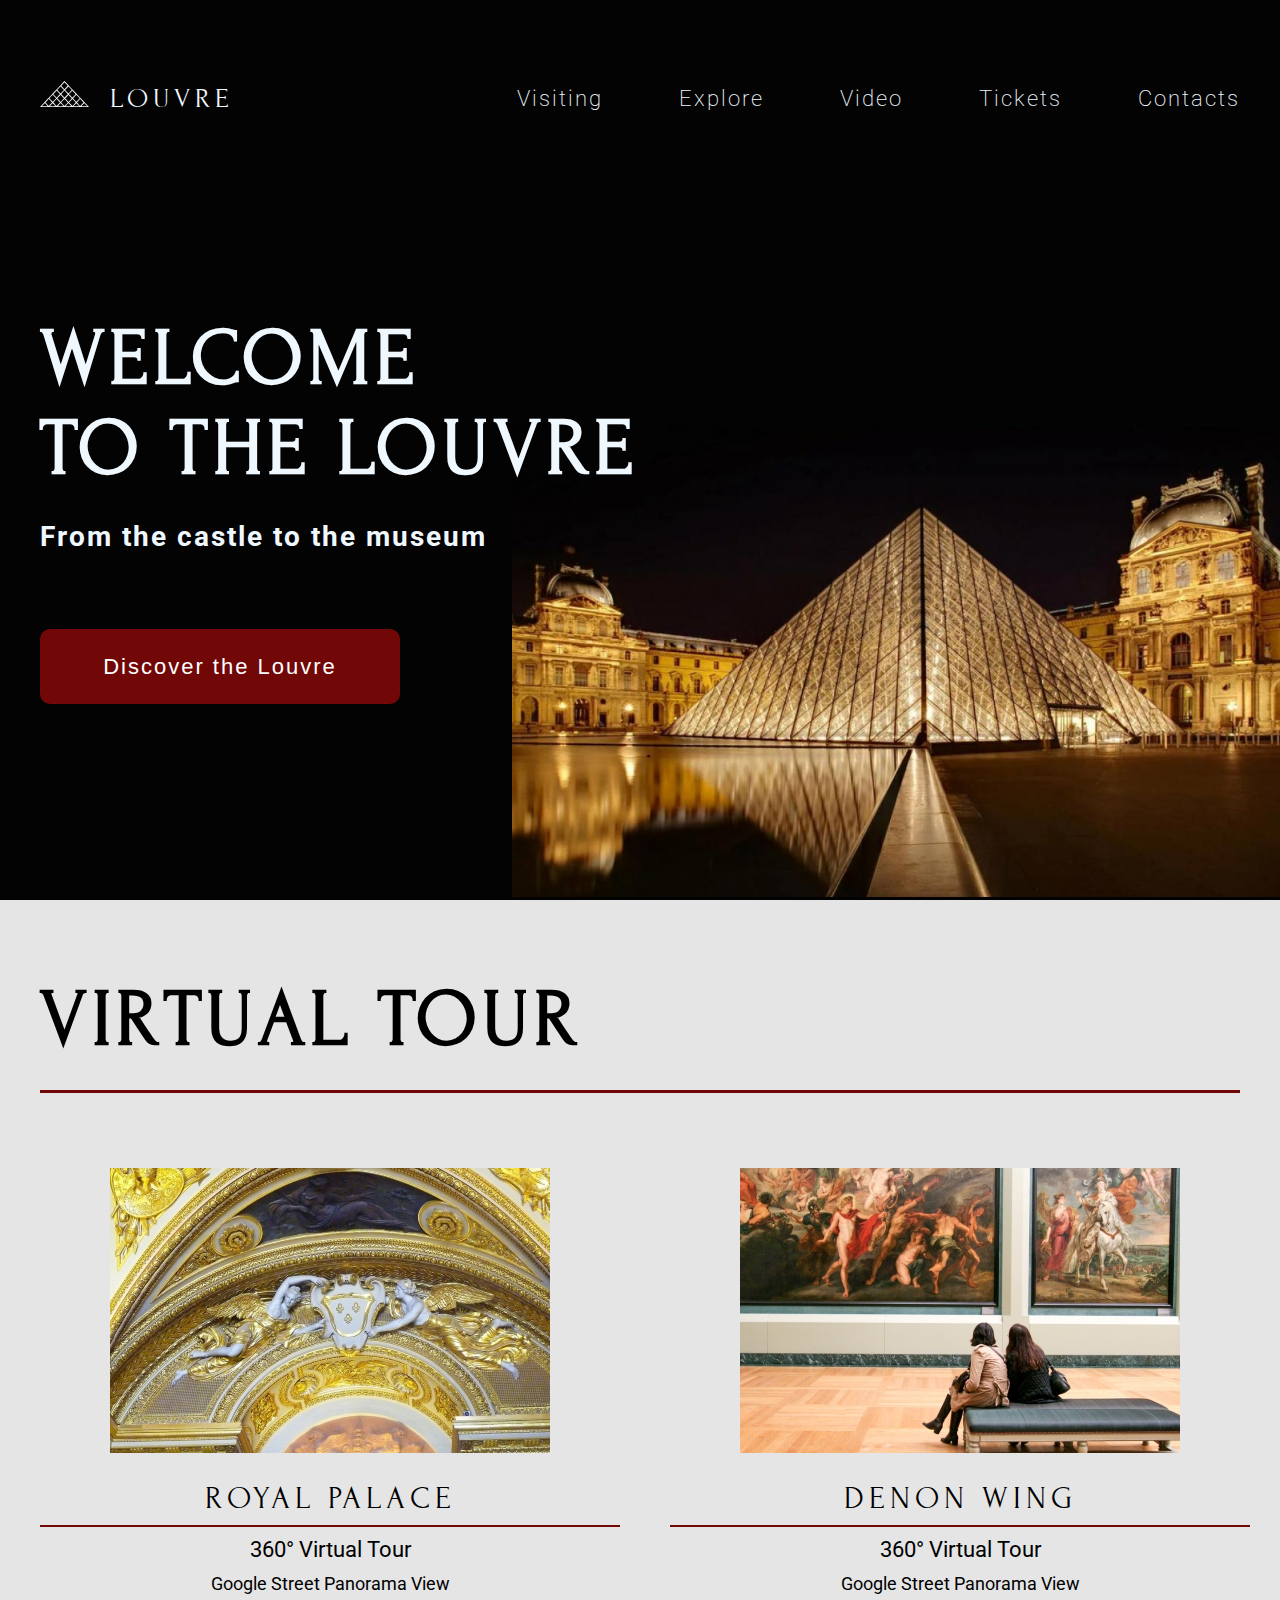
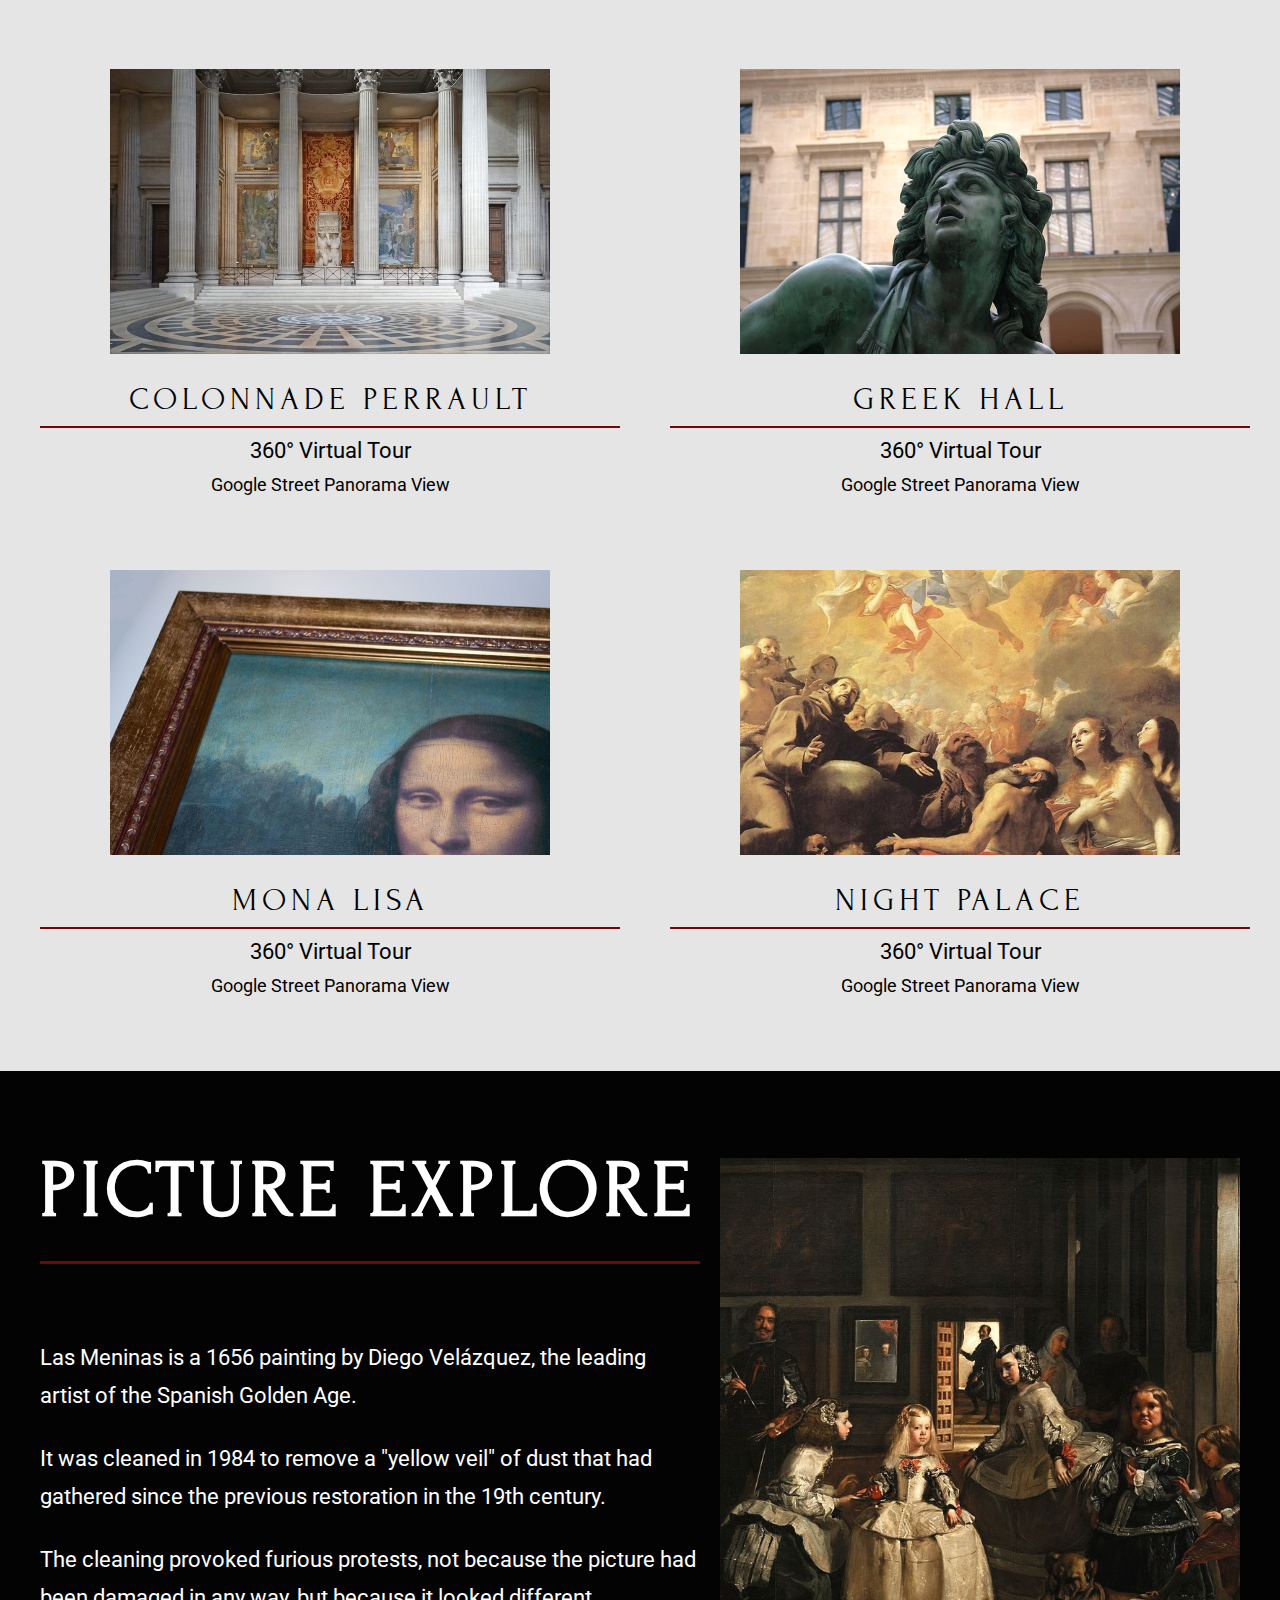
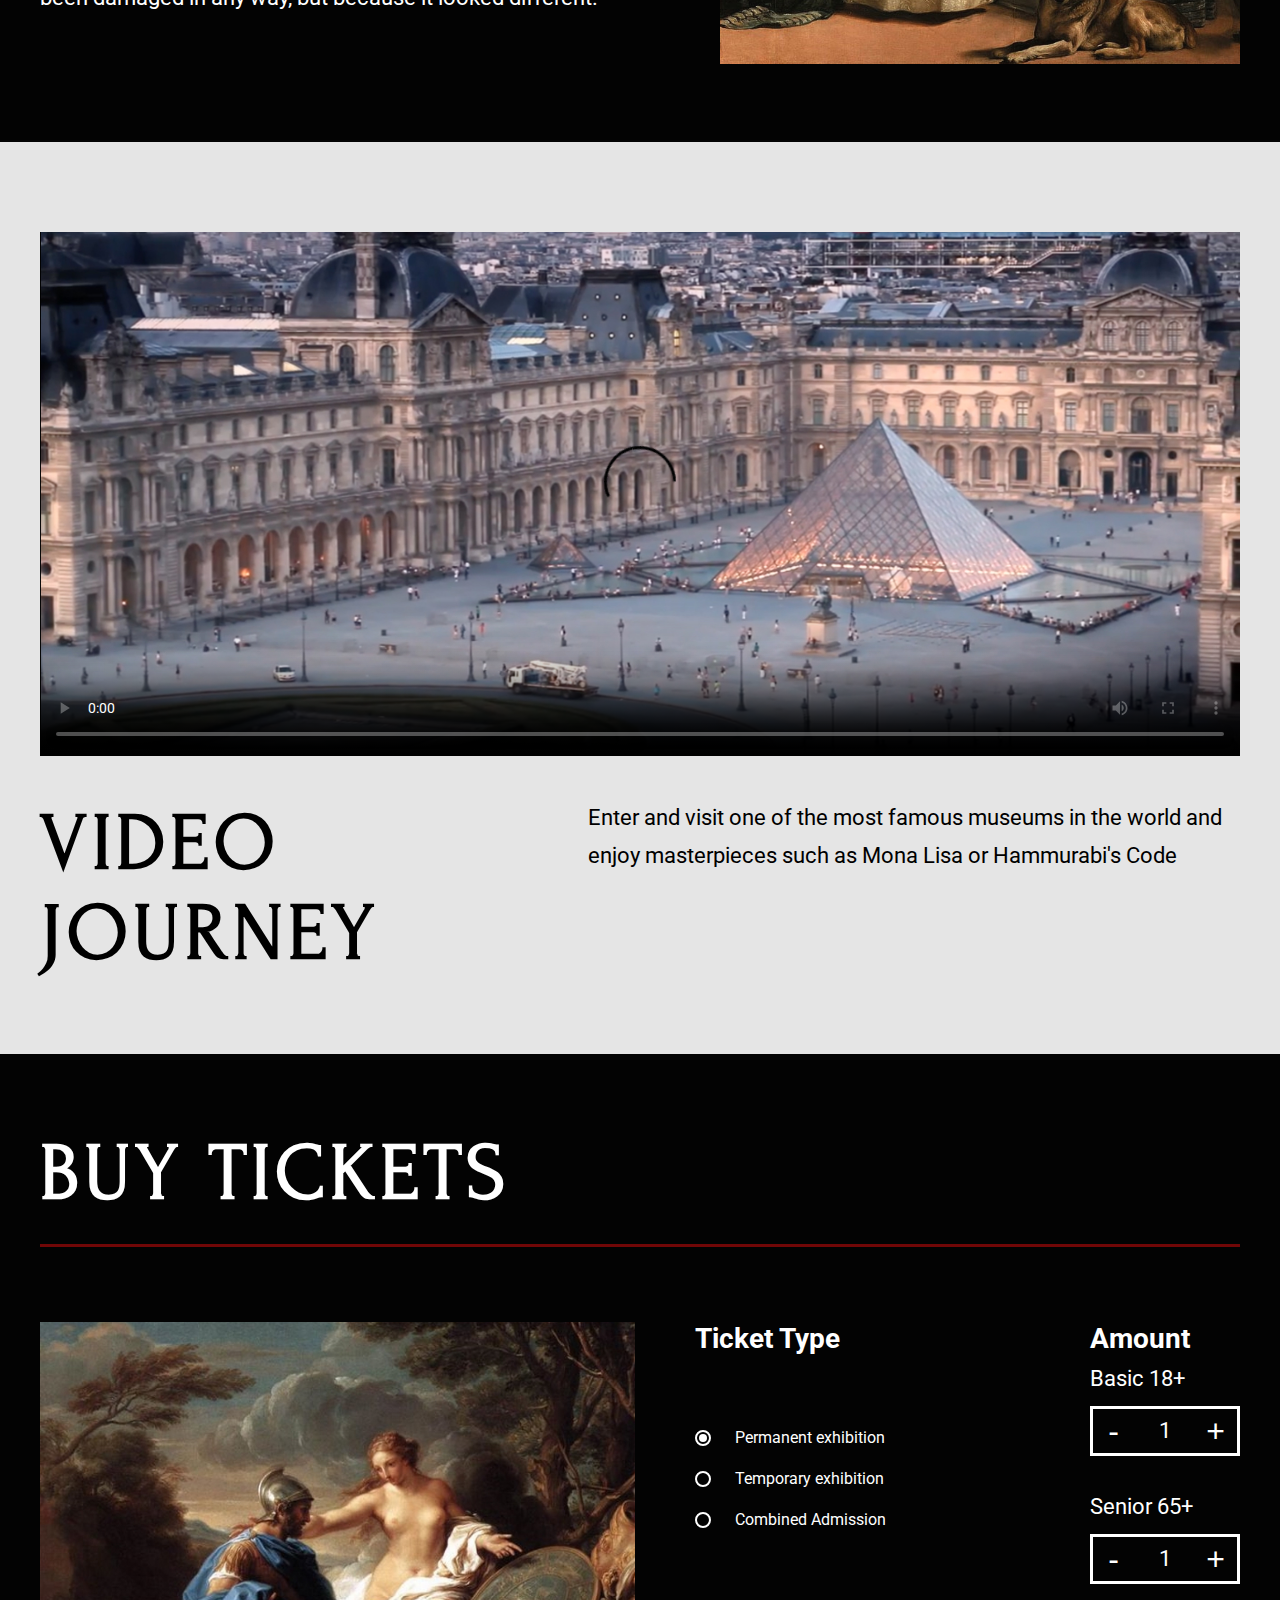
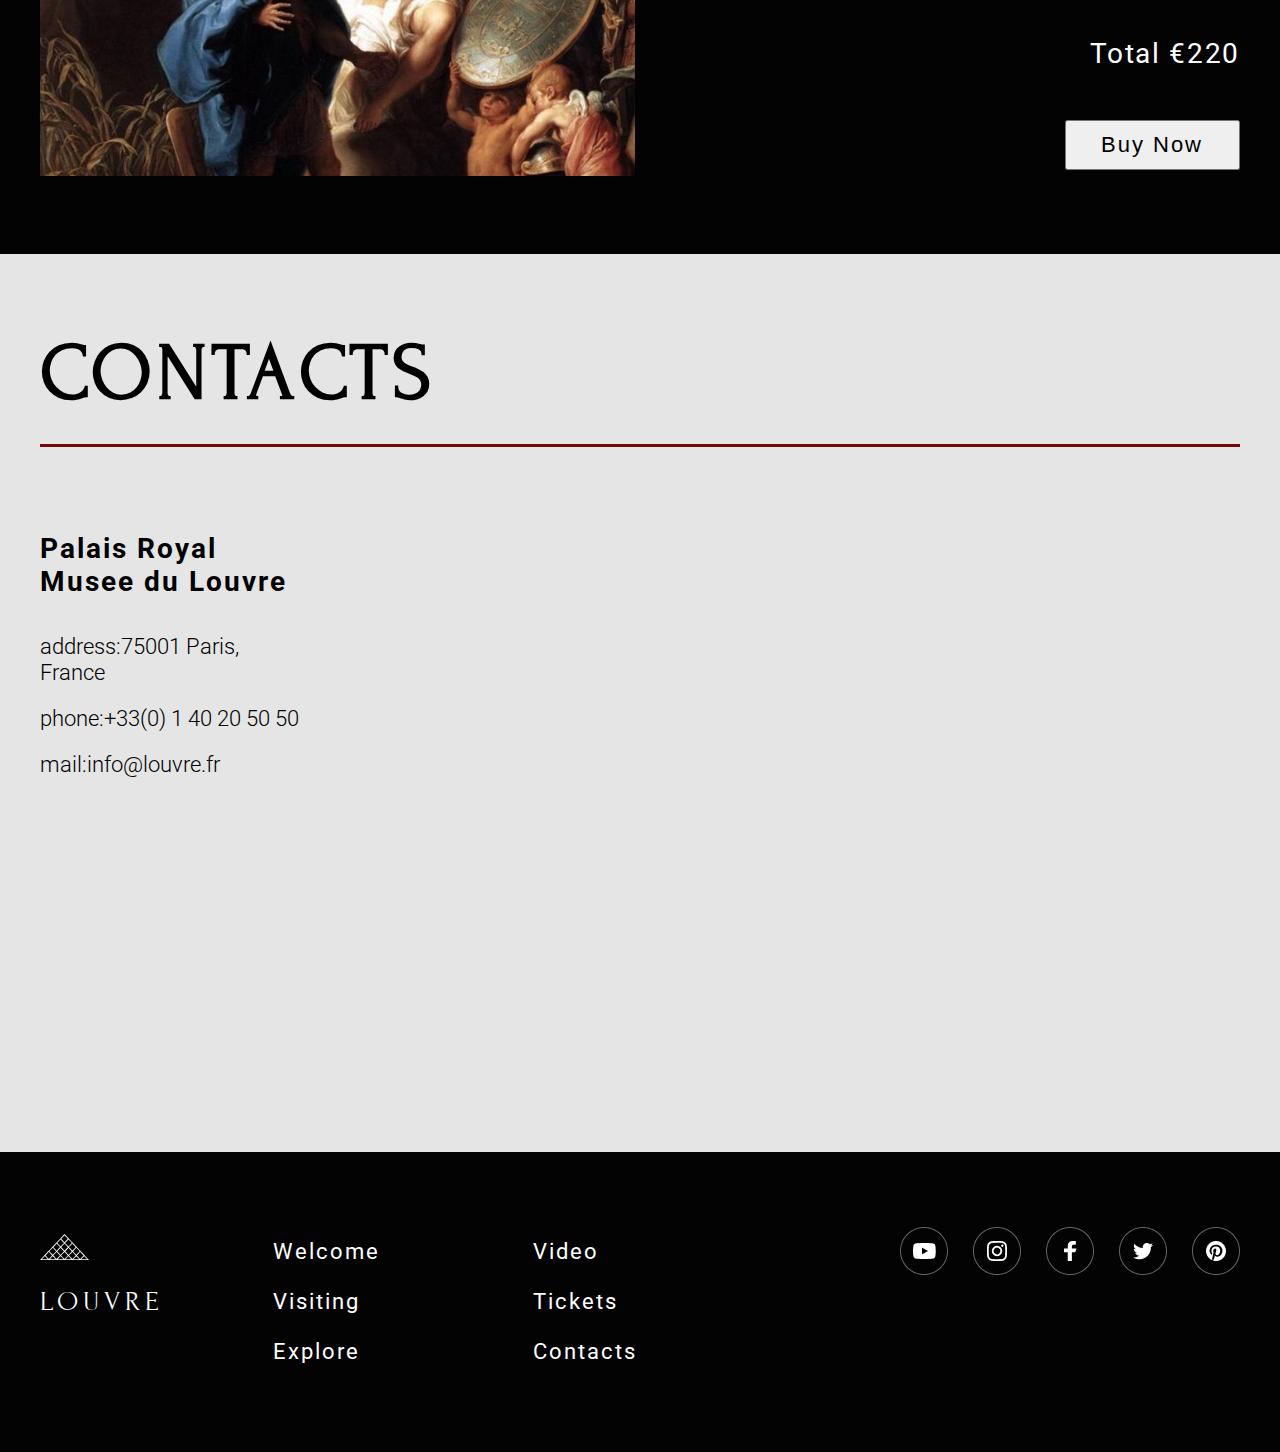
==== commit 7ed27bca: "page responsiveness created" ====
--- a/index.html
+++ b/index.html
@@ -4,12 +4,13 @@
     <meta charset="UTF-8" />
     <meta name="viewport" content="width=device-width, initial-scale=1.0" />
     <meta http-equiv="X-UA-Compatible" content="ie=edge" />
-    <title>Document</title>
+    <title>Museum</title>
     <link rel="stylesheet" href="css/reset.css" />
     <link rel="preconnect" href="https://fonts.googleapis.com" />
     <link rel="preconnect" href="https://fonts.gstatic.com" crossorigin />
     <link href="https://fonts.googleapis.com/css2?family=Forum&family=Roboto&display=swap" rel="stylesheet"/>
     <link rel="stylesheet" href="css/style.css" />
+    <link rel="stylesheet" href="css/media.css" />
 
   </head>
   <body>
@@ -23,6 +24,11 @@
               class="header__logo-img"
             /><span>Louvre</span>
           </a>
+          <div class="header__nav-btn">
+            <div class="header__nav-row"></div>
+            <div class="header__nav-row"></div>
+            <div class="header__nav-row"></div>
+          </div>
           <ul class="header__list">
             <li class="header__item"><a href="index.html#tour">Visiting</a></li>
             <li class="header__item"><a href="index.html#explore">Explore</a></li>
@@ -265,5 +271,8 @@
         </div>
       </div>
     </footer>
+
+    <script src="https://ajax.googleapis.com/ajax/libs/jquery/2.2.0/jquery.min.js"></script>
+    <script src="/js/main.js"></script>
   </body>
 </html>
--- a/css/style.css
+++ b/css/style.css
@@ -25,6 +25,25 @@
   color: #9d8665;
   cursor: default;
 }
+h1{
+  font-family: Forum;
+  font-size: 80px;
+  line-height: 90px;
+  letter-spacing: 5px;
+  text-transform: uppercase;
+}
+h2{
+  font-family: Forum;
+  font-size: 80px;
+  line-height: 90px;
+  letter-spacing: 5px;
+  text-transform: uppercase;
+}
+h3{
+  font-size: 28px;
+  line-height: 33px;
+  letter-spacing: 2px;
+}
 li{
   text-decoration: none;
   list-style-type: none;
@@ -36,8 +55,9 @@
   color: aliceblue;
 }
 .container {
-  max-width: 1440px;
+  max-width: 1460px;
   margin: 0 auto;
+  padding: 0 20px;
 }
 .header__nav {
   display: flex;
@@ -56,6 +76,16 @@
 .header__logo-img {
   padding-right: 21px;
 }
+.header__nav-btn{
+  width: 50px;
+  display: none;
+}
+.header__nav-row{
+  width: 100%;
+  background-color: #fff;
+  height: 4px;
+  margin-bottom: 4px;
+}
 .header__list {
   display: flex;
   justify-content: space-between;
@@ -80,26 +110,16 @@
 }
 .header__img {
   position: absolute;
+  right: 0;
   bottom: 0;
-  right: 0;
-  max-width: 1215px;
-  max-height: 750px;
+  width: calc(100% - 40%);
 }
 .header__img img {
   width: 100%;
 }
-.header__title {
-  font-family: Forum;
-  font-size: 80px;
-  line-height: 90px;
-  letter-spacing: 5px;
-  text-transform: uppercase;
-}
 .header__subtitle {
   margin-top: 26px;
-  font-size: 28px;
-  line-height: 33px;
-  letter-spacing: 2px;
+
 }
 .header__btn {
   margin-top: 76px;
@@ -128,11 +148,6 @@
   background-color: #e5e5e5;
 }
 .tour__title {
-  font-family: Forum;
-  font-size: 80px;
-  line-height: 90px;
-  letter-spacing: 5px;
-  text-transform: uppercase;
   padding-top: 75px;
   padding-bottom: 25px;
   border-bottom: 3px solid #710707;
@@ -144,7 +159,7 @@
   margin: 0 -30px 0 -30px;
 }
 .tour__item {
-  padding: 0 30px 75px 30px;
+  padding: 0 20px 75px 30px;
   min-width: 440px;
 }
 .tour__item-img {
@@ -167,7 +182,7 @@
   line-height: 26px;
   padding: 10px 0 10px 0px;
   border-top: 2px solid #710707;
-  width: 300px;
+  max-width: 440px;
 }
 .tour__item-text {
   font-size: 18px;
@@ -186,11 +201,6 @@
   max-width: 660px;
 }
 .explore__title {
-  font-family: Forum;
-  font-size: 80px;
-  line-height: 90px;
-  letter-spacing: 5px;
-  text-transform: uppercase;
   padding-bottom: 25px;
   border-bottom: 3px solid #710707;
   margin-bottom: 75px;
@@ -205,6 +215,7 @@
 }
 .explore__img {
   margin-bottom: 75px;
+  margin-top: 12px;
 }
 .explore__img img {
   width: 100%;
@@ -229,13 +240,7 @@
   padding-bottom: 75px;
   margin-top: 40px;
 }
-.video__title {
-  font-family: Forum;
-  font-size: 80px;
-  line-height: 90px;
-  letter-spacing: 5px;
-  text-transform: uppercase;
-}
+
 .video__text {
   font-family: Roboto;
   font-size: 22px;
@@ -250,11 +255,6 @@
   padding-top: 75px;
   padding-bottom: 25px;
   border-bottom: 3px solid #710707;
-  font-family: Forum;
-  font-size: 80px;
-  line-height: 90px;
-  letter-spacing: 5px;
-  text-transform: uppercase;
   margin-bottom: 75px;
 }
 .buy__ticket {
@@ -445,11 +445,6 @@
   padding-top: 75px;
 }
 .contacts__title {
-  font-family: Forum;
-  font-size: 80px;
-  line-height: 90px;
-  letter-spacing: 5px;
-  text-transform: uppercase;
   padding-bottom: 25px;
   border-bottom: 3px solid #710707;
   margin-bottom: 85px;
@@ -459,8 +454,6 @@
   justify-content: space-between;
 }
 .text-title {
-  font-size: 28px;
-  line-height: 33px;
   padding-bottom: 36px;
 }
 .text-item {
@@ -487,6 +480,9 @@
   padding-top: 75px;
   padding-bottom: 75px;
 }
+.footer__logo{
+  margin-right: 50px;
+}
 .footer__nav {
   font-family: Roboto;
   font-size: 22px;
@@ -498,6 +494,7 @@
   flex-direction: column;
   flex-wrap: wrap;
   max-height: 150px;
+  margin-right: 150px;
 }
 .footer__item {
   padding-right: 153px;
@@ -514,3 +511,5 @@
 .social-list__item:last-child{
   padding-right: 0;
 }
+
+
--- a/css/media.css
+++ b/css/media.css
@@ -0,0 +1,79 @@
+@media (max-width: 1500px){
+    .container{
+        padding: 0 40px;
+    }
+    .tour__gallery {
+        display: flex;
+        flex-wrap: wrap;
+        text-align: center;
+      }
+    .tour__item {
+        min-width: 50%;
+      }
+      .tour__item-img {
+        margin-bottom: 25px;
+      }
+    .tour__item-subtitle {
+        max-width: 100%;
+      }  
+    .explore__text{
+        margin-right: 20px;
+    }
+}
+@media (max-width: 1200px){
+    .explore__title{
+        margin-bottom: 20px;
+    }
+}
+@media (max-width: 1140px){
+    h1, h2{
+      font-size: 60px; 
+      line-height: 70px; 
+    }
+    h3{
+      font-size: 22px;
+      line-height: 26px;  
+    }
+    .explore__subscription,
+    .video__text {
+        font-style: normal;
+        font-size: 18px;
+        line-height: 34px;
+      }
+
+}
+@media (max-width: 1100px){
+    .header__nav-btn{
+      display: block;
+      padding-top: 10px;
+    }
+    .header__list{
+        display: none;
+        position: absolute;
+        top: 120px;
+        width: calc(100% - 80px);
+        background-color: #710707;
+        border-radius: 5px;
+        z-index: 2;
+    }
+    .header__list li{
+        text-align: center;
+        padding-left: 0;
+    }
+    .footer__inner {
+        display: flex;
+        flex-wrap: wrap; 
+      }
+  }
+
+
+
+
+
+@media (min-width: 1100px){
+    .header__list {
+        display: block !important;
+        display: flex !important;
+        justify-content: space-between !important;
+    }
+}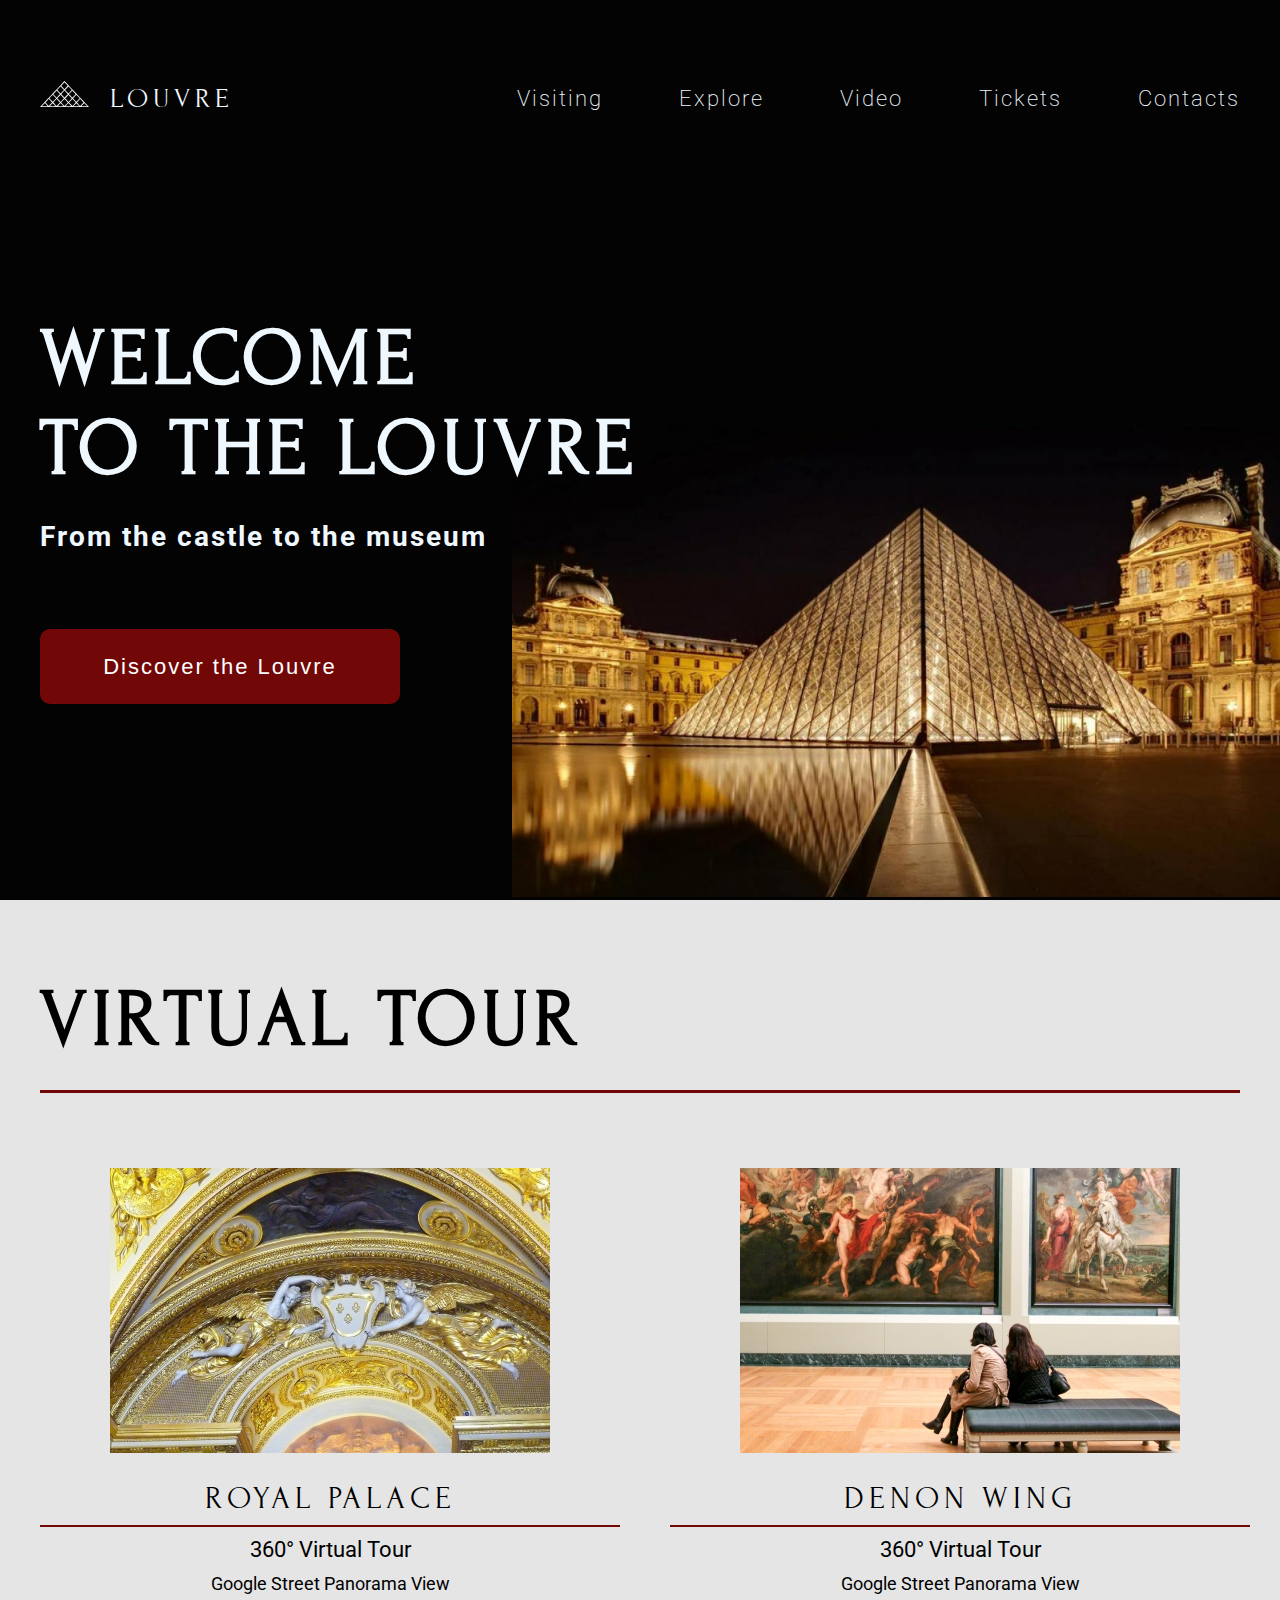
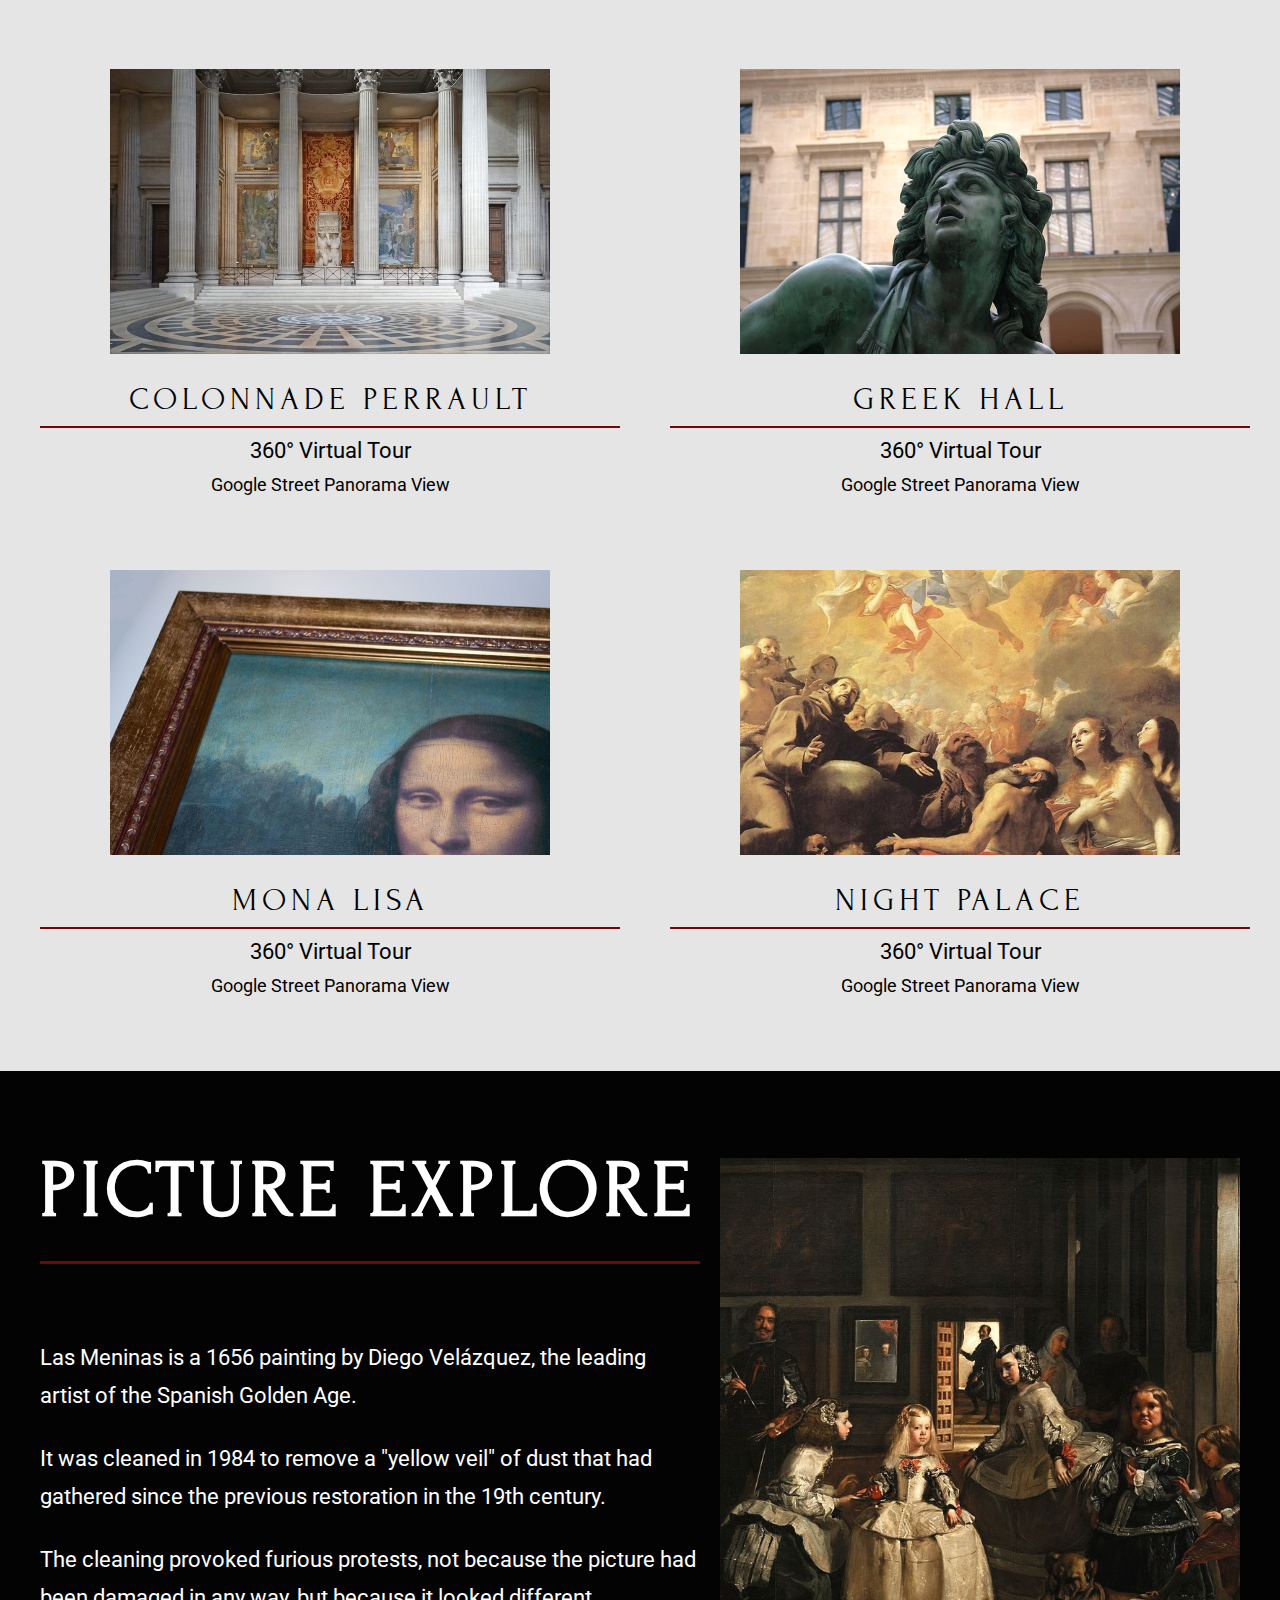
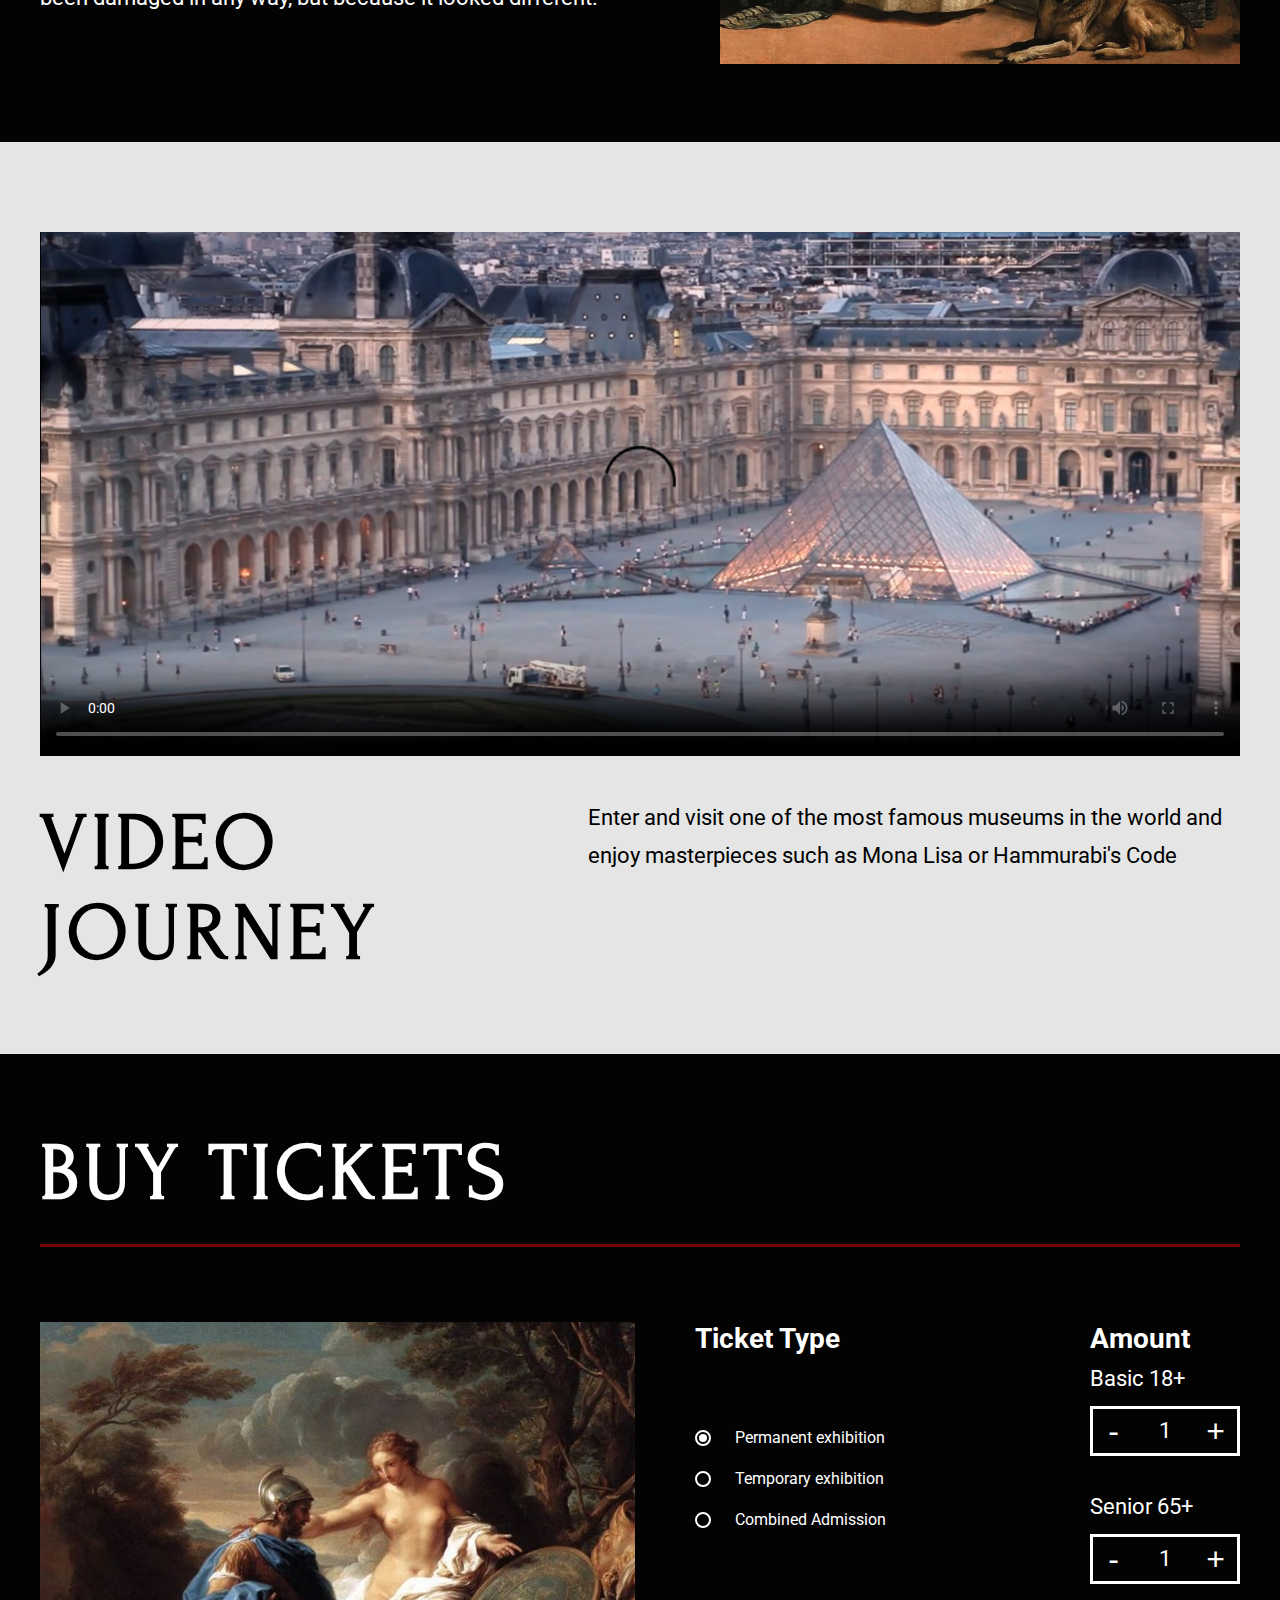
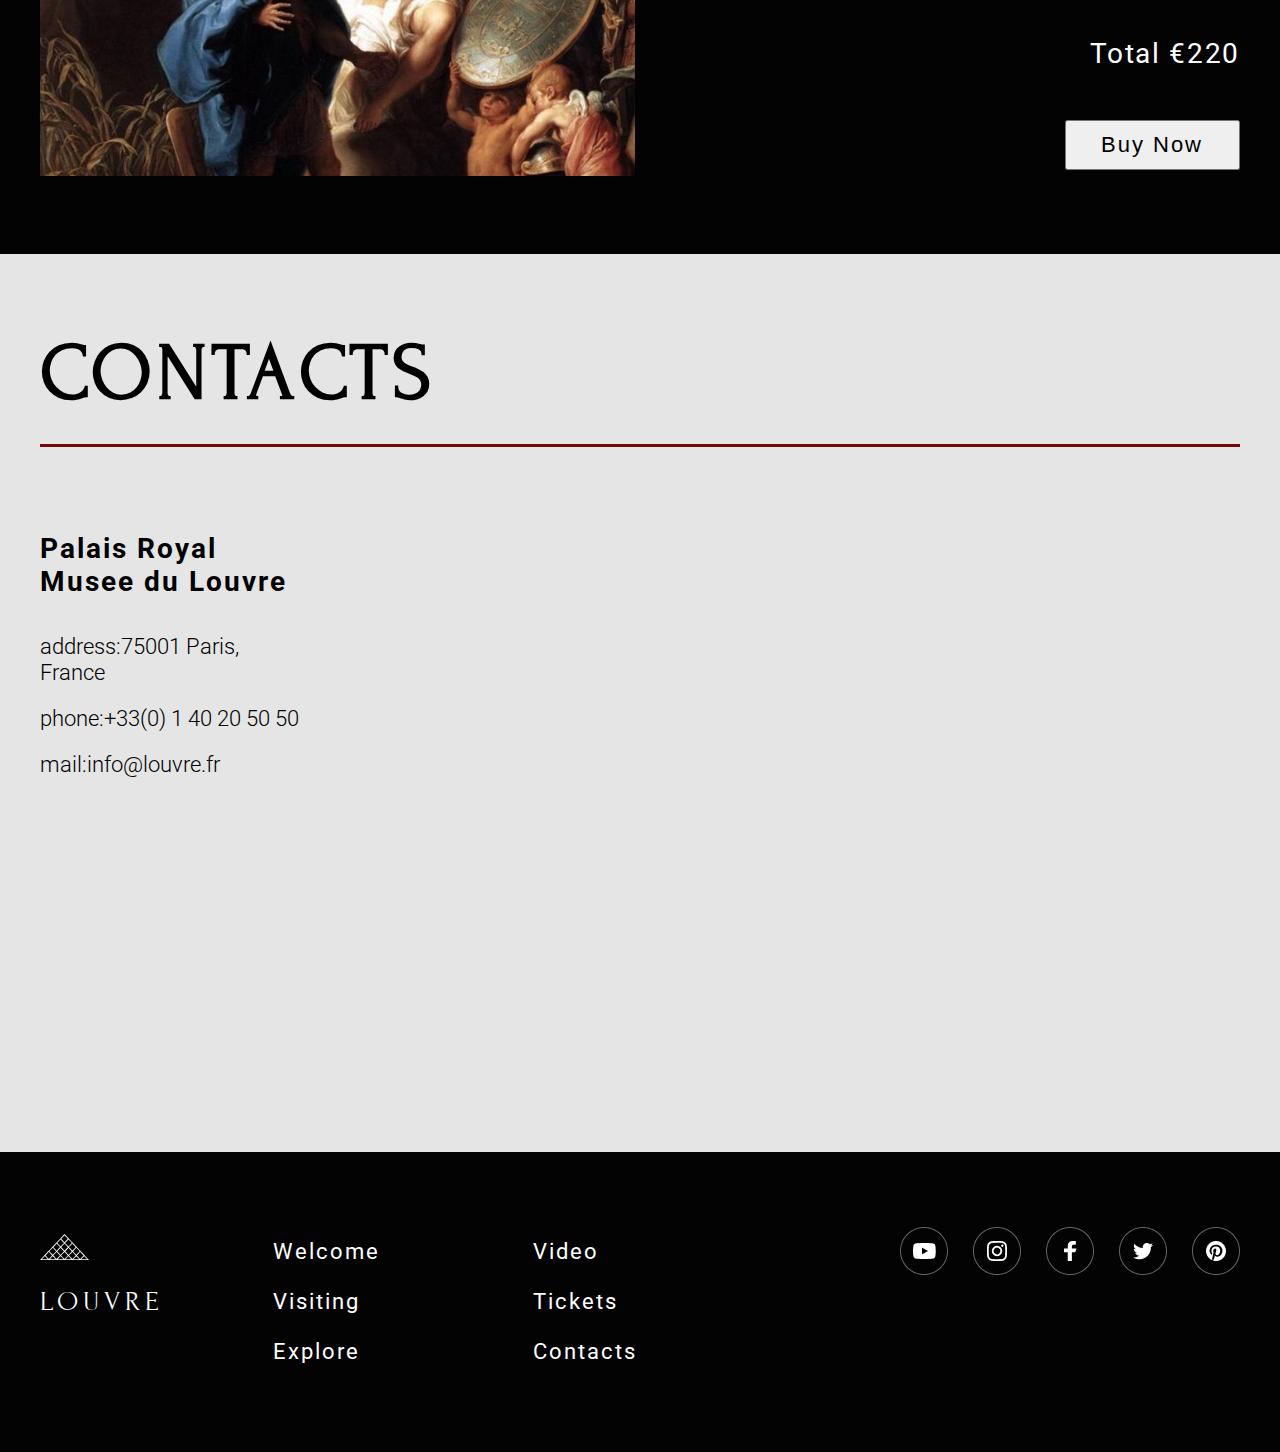
==== commit b3fa4413: "Added favicon" ====
--- a/index.html
+++ b/index.html
@@ -5,6 +5,7 @@
     <meta name="viewport" content="width=device-width, initial-scale=1.0" />
     <meta http-equiv="X-UA-Compatible" content="ie=edge" />
     <title>Museum</title>
+    <link rel="shortcut icon" href="/images/favicon.ico" type="image/x-icon">
     <link rel="stylesheet" href="css/reset.css" />
     <link rel="preconnect" href="https://fonts.googleapis.com" />
     <link rel="preconnect" href="https://fonts.gstatic.com" crossorigin />
